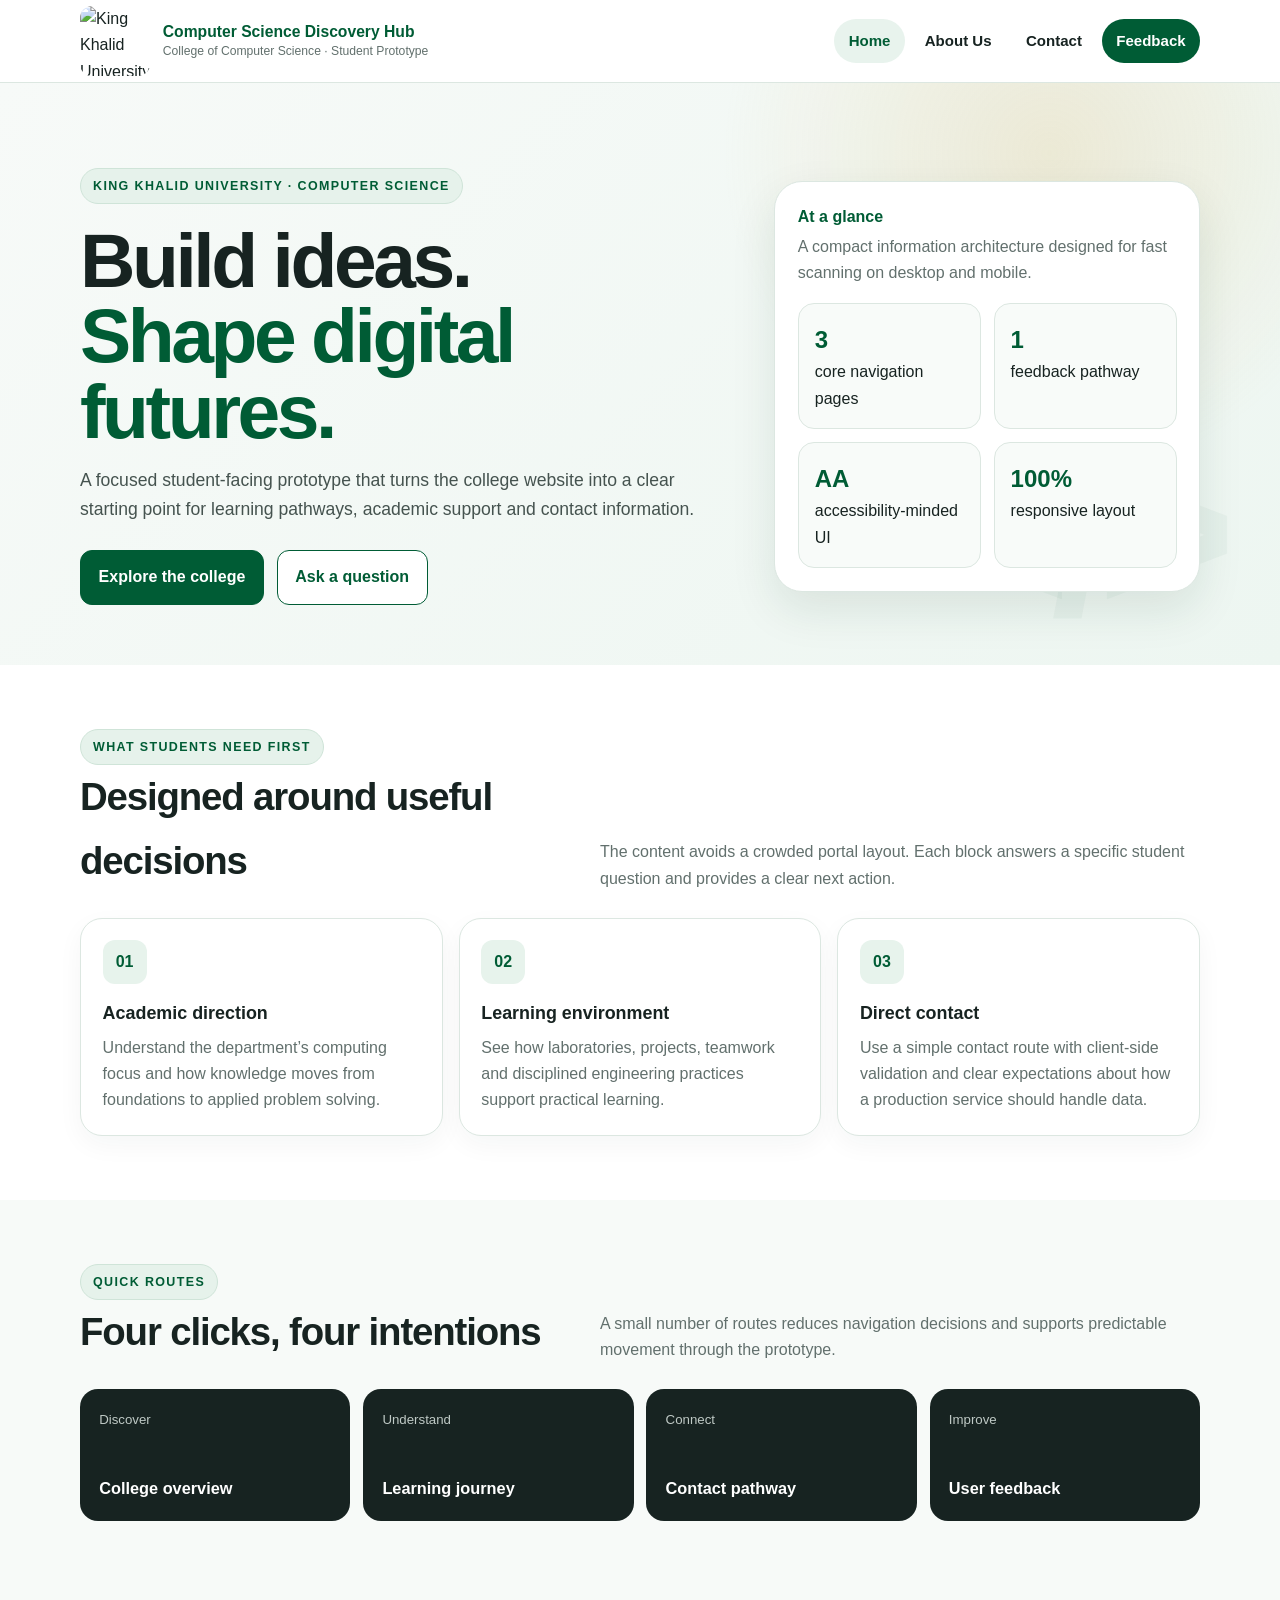
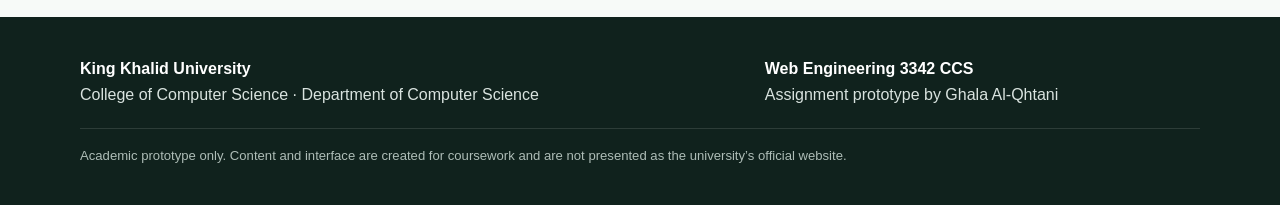
==== index.html @ a31c1461 "Add files via upload" ====
<!doctype html>
<html lang="en">
<head>
<meta charset="utf-8"><meta name="viewport" content="width=device-width,initial-scale=1">
<meta name="description" content="Student prototype website for the College of Computer Science, King Khalid University.">
<title>KKU Computer Science Discovery Hub</title>
<link rel="stylesheet" href="styles.css">
</head>
<body>
<a class="skip-link" href="#main">Skip to main content</a>
<header class="site-header">
 <div class="container nav-wrap">
  <a class="brand" href="index.html"><img src="assets/kku-logo.png" alt="King Khalid University logo"><span class="brand-text"><strong>Computer Science Discovery Hub</strong><span>College of Computer Science · Student Prototype</span></span></a>
  <nav aria-label="Main navigation"><ul class="menu">
   <li><a data-nav href="index.html">Home</a></li><li><a data-nav href="about.html">About Us</a></li><li><a data-nav href="contact.html">Contact</a></li><li><a data-nav class="feedback-link" href="feedback.html">Feedback</a></li>
  </ul></nav>
 </div>
</header>
<main id="main">
<section class="hero">
 <div class="container hero-grid">
  <div>
   <span class="eyebrow">King Khalid University · Computer Science</span>
   <h1>Build ideas.<br><span>Shape digital futures.</span></h1>
   <p class="lead">A focused student-facing prototype that turns the college website into a clear starting point for learning pathways, academic support and contact information.</p>
   <div class="cta-row"><a class="btn btn-primary" href="about.html">Explore the college</a><a class="btn btn-secondary" href="contact.html">Ask a question</a></div>
  </div>
  <aside class="hero-panel" aria-label="Quick academic overview">
   <div class="mini-title">At a glance</div><p style="margin-top:.2rem;color:#62706d">A compact information architecture designed for fast scanning on desktop and mobile.</p>
   <div class="quick-grid">
    <div class="quick-card"><strong>3</strong><span>core navigation pages</span></div>
    <div class="quick-card"><strong>1</strong><span>feedback pathway</span></div>
    <div class="quick-card"><strong>AA</strong><span>accessibility-minded UI</span></div>
    <div class="quick-card"><strong>100%</strong><span>responsive layout</span></div>
   </div>
  </aside>
 </div>
</section>
<section class="section white">
 <div class="container">
  <div class="section-head"><div><span class="eyebrow">What students need first</span><h2>Designed around useful decisions</h2></div><p>The content avoids a crowded portal layout. Each block answers a specific student question and provides a clear next action.</p></div>
  <div class="cards">
   <article class="card"><div class="card-icon">01</div><h3>Academic direction</h3><p>Understand the department’s computing focus and how knowledge moves from foundations to applied problem solving.</p></article>
   <article class="card"><div class="card-icon">02</div><h3>Learning environment</h3><p>See how laboratories, projects, teamwork and disciplined engineering practices support practical learning.</p></article>
   <article class="card"><div class="card-icon">03</div><h3>Direct contact</h3><p>Use a simple contact route with client-side validation and clear expectations about how a production service should handle data.</p></article>
  </div>
 </div>
</section>
<section class="section">
 <div class="container">
  <div class="section-head"><div><span class="eyebrow">Quick routes</span><h2>Four clicks, four intentions</h2></div><p>A small number of routes reduces navigation decisions and supports predictable movement through the prototype.</p></div>
  <div class="route-strip">
   <div class="route"><span>Discover</span><strong>College overview</strong></div>
   <div class="route"><span>Understand</span><strong>Learning journey</strong></div>
   <div class="route"><span>Connect</span><strong>Contact pathway</strong></div>
   <div class="route"><span>Improve</span><strong>User feedback</strong></div>
  </div>
 </div>
</section>
</main>
<footer class="site-footer"><div class="container footer-grid"><div><strong>King Khalid University</strong><br>College of Computer Science · Department of Computer Science</div><div><strong>Web Engineering 3342 CCS</strong><br>Assignment prototype by Ghala Al-Qhtani</div></div><div class="container footer-note">Academic prototype only. Content and interface are created for coursework and are not presented as the university’s official website.</div></footer>
<script src="script.js"></script>
</body></html>
---- styles.css ----
:root{
  --green:#005c35;
  --green-2:#0c7a4c;
  --ink:#172321;
  --muted:#62706d;
  --paper:#f7faf8;
  --white:#ffffff;
  --sand:#d8b66a;
  --line:#dce7e1;
  --shadow:0 18px 45px rgba(16,56,42,.10);
  --radius:22px;
}
*{box-sizing:border-box}
html{scroll-behavior:smooth}
body{margin:0;font-family:Arial,Helvetica,sans-serif;color:var(--ink);background:var(--paper);line-height:1.65}
a{color:inherit}
img{max-width:100%;height:auto}
.skip-link{position:absolute;left:-9999px;top:0;background:var(--ink);color:#fff;padding:.75rem 1rem;z-index:999}
.skip-link:focus{left:1rem;top:1rem;border-radius:8px}
.container{width:min(1120px,calc(100% - 2rem));margin-inline:auto}
.site-header{position:sticky;top:0;z-index:20;background:rgba(255,255,255,.95);backdrop-filter:blur(12px);border-bottom:1px solid var(--line)}
.nav-wrap{display:flex;align-items:center;justify-content:space-between;gap:1.5rem;min-height:82px}
.brand{display:flex;align-items:center;gap:.8rem;text-decoration:none;min-width:0}
.brand img{width:70px;height:70px;object-fit:contain;background:white;border-radius:12px}
.brand-text{display:grid;line-height:1.15}
.brand-text strong{font-size:.98rem;color:var(--green)}
.brand-text span{font-size:.76rem;color:var(--muted);margin-top:.25rem}
.menu{display:flex;gap:.35rem;align-items:center;list-style:none;margin:0;padding:0}
.menu a{display:block;text-decoration:none;padding:.62rem .9rem;border-radius:999px;font-weight:700;font-size:.94rem}
.menu a:hover,.menu a:focus-visible,.menu a[aria-current="page"]{background:#e8f3ed;color:var(--green);outline:none}
.menu .feedback-link{background:var(--green);color:white}
.menu .feedback-link:hover,.menu .feedback-link:focus-visible{background:#004929;color:#fff}
.hero{padding:5.3rem 0 3.8rem;position:relative;overflow:hidden;background:
radial-gradient(circle at 82% 12%,rgba(216,182,106,.22),transparent 28%),
linear-gradient(135deg,#f7faf8 0%,#edf6f1 100%)}
.hero::after{content:"</>";position:absolute;right:5%;bottom:-4rem;font-size:15rem;font-weight:900;color:rgba(0,92,53,.035);letter-spacing:-1.3rem}
.hero-grid{display:grid;grid-template-columns:1.2fr .8fr;gap:3.5rem;align-items:center;position:relative;z-index:1}
.eyebrow{display:inline-flex;align-items:center;gap:.5rem;font-size:.78rem;letter-spacing:.11em;text-transform:uppercase;font-weight:800;color:var(--green);background:#e6f2eb;border:1px solid #cfe4d8;border-radius:999px;padding:.42rem .75rem}
h1{font-size:clamp(2.5rem,6vw,5.25rem);line-height:.98;letter-spacing:-.045em;margin:1.2rem 0 1rem;max-width:780px}
.hero h1 span{color:var(--green)}
.lead{font-size:1.1rem;color:#45534f;max-width:680px}
.cta-row{display:flex;flex-wrap:wrap;gap:.8rem;margin-top:1.6rem}
.btn{display:inline-flex;align-items:center;justify-content:center;text-decoration:none;padding:.82rem 1.1rem;border-radius:12px;font-weight:800;border:1px solid var(--green);transition:.2s ease}
.btn-primary{background:var(--green);color:#fff}
.btn-primary:hover{transform:translateY(-2px);background:#004929}
.btn-secondary{background:white;color:var(--green)}
.btn-secondary:hover{transform:translateY(-2px);background:#f1f8f4}
.hero-panel{background:var(--white);border:1px solid var(--line);box-shadow:var(--shadow);border-radius:28px;padding:1.4rem}
.hero-panel .mini-title{font-weight:800;color:var(--green);margin-bottom:.2rem}
.quick-grid{display:grid;grid-template-columns:1fr 1fr;gap:.8rem;margin-top:1rem}
.quick-card{border-radius:16px;padding:1rem;background:#f8fbf9;border:1px solid var(--line)}
.quick-card strong{display:block;font-size:1.5rem;color:var(--green)}
.section{padding:4rem 0}
.section.white{background:#fff}
.section-head{display:flex;justify-content:space-between;gap:2rem;align-items:end;margin-bottom:1.6rem}
.section-head h2{font-size:clamp(1.8rem,3vw,2.65rem);margin:0;letter-spacing:-.03em}
.section-head p{max-width:600px;margin:0;color:var(--muted)}
.cards{display:grid;grid-template-columns:repeat(3,1fr);gap:1rem}
.card{background:#fff;border:1px solid var(--line);border-radius:var(--radius);padding:1.35rem;box-shadow:0 9px 26px rgba(16,56,42,.045)}
.card-icon{width:44px;height:44px;border-radius:12px;display:grid;place-items:center;background:#e7f3ec;color:var(--green);font-weight:900;margin-bottom:.9rem}
.card h3{margin:.2rem 0 .4rem;font-size:1.12rem}
.card p{margin:0;color:var(--muted)}
.route-strip{display:grid;grid-template-columns:repeat(4,1fr);gap:.8rem}
.route{background:var(--ink);color:#fff;border-radius:18px;padding:1.2rem;min-height:132px;display:flex;flex-direction:column;justify-content:space-between}
.route span{color:#bfc9c5;font-size:.83rem}
.route strong{font-size:1.02rem}
.page-hero{padding:3.7rem 0 2.7rem;background:linear-gradient(135deg,#f0f8f4,#fbf7ee)}
.page-hero h1{font-size:clamp(2.4rem,5vw,4.2rem);margin:.7rem 0}
.two-col{display:grid;grid-template-columns:1fr 1fr;gap:2rem;align-items:start}
.timeline{display:grid;gap:1rem}
.timeline-item{display:grid;grid-template-columns:auto 1fr;gap:1rem}
.timeline-dot{width:42px;height:42px;border-radius:50%;display:grid;place-items:center;background:var(--green);color:#fff;font-weight:900}
.timeline-item h3{margin:.2rem 0 .2rem}
.timeline-item p{margin:0;color:var(--muted)}
.callout{background:#0e2820;color:#fff;border-radius:24px;padding:1.7rem}
.callout p{color:#d6dfdb}
.form-card{background:#fff;border:1px solid var(--line);border-radius:24px;padding:1.5rem;box-shadow:var(--shadow)}
.form-grid{display:grid;grid-template-columns:1fr 1fr;gap:1rem}
label{display:block;font-weight:800;font-size:.88rem;margin-bottom:.35rem}
input,select,textarea{width:100%;padding:.78rem .85rem;border:1px solid #bccbc4;border-radius:10px;font:inherit;background:#fff;color:var(--ink)}
textarea{min-height:130px;resize:vertical}
input:focus,select:focus,textarea:focus{outline:3px solid rgba(12,122,76,.16);border-color:var(--green-2)}
.full{grid-column:1/-1}
.form-status{margin-top:1rem;padding:.8rem 1rem;border-radius:10px;display:none}
.form-status.show{display:block;background:#e6f2eb;color:#06492d;border:1px solid #cbe2d5}
.rating-grid{display:grid;grid-template-columns:1fr auto;gap:.8rem 1rem;align-items:center;margin:1rem 0}
.rating-grid select{min-width:110px}
.notice{font-size:.86rem;color:var(--muted);background:#f4f7f5;border-left:4px solid var(--sand);padding:.8rem 1rem;border-radius:8px}
.site-footer{background:#10221d;color:#d9e3df;padding:2.4rem 0;margin-top:2rem}
.footer-grid{display:grid;grid-template-columns:1.2fr .8fr;gap:2rem}
.site-footer strong{color:#fff}
.site-footer a{color:#d9e3df}
.footer-note{font-size:.82rem;color:#aebdb7;margin-top:1.2rem;border-top:1px solid rgba(255,255,255,.12);padding-top:1rem}
@media(max-width:850px){
 .hero-grid,.two-col,.footer-grid{grid-template-columns:1fr}
 .cards{grid-template-columns:1fr}
 .route-strip{grid-template-columns:1fr 1fr}
 .nav-wrap{align-items:flex-start;flex-direction:column;padding:.7rem 0}
 .menu{width:100%;overflow-x:auto;padding-bottom:.2rem}
 .brand img{width:58px;height:58px}
 .hero{padding-top:3.3rem}
}
@media(max-width:560px){
 .quick-grid,.form-grid,.route-strip{grid-template-columns:1fr}
 .full{grid-column:auto}
 .menu a{font-size:.88rem;padding:.55rem .72rem}
 .section{padding:3rem 0}
}
@media(prefers-reduced-motion:reduce){*{scroll-behavior:auto!important;transition:none!important}}
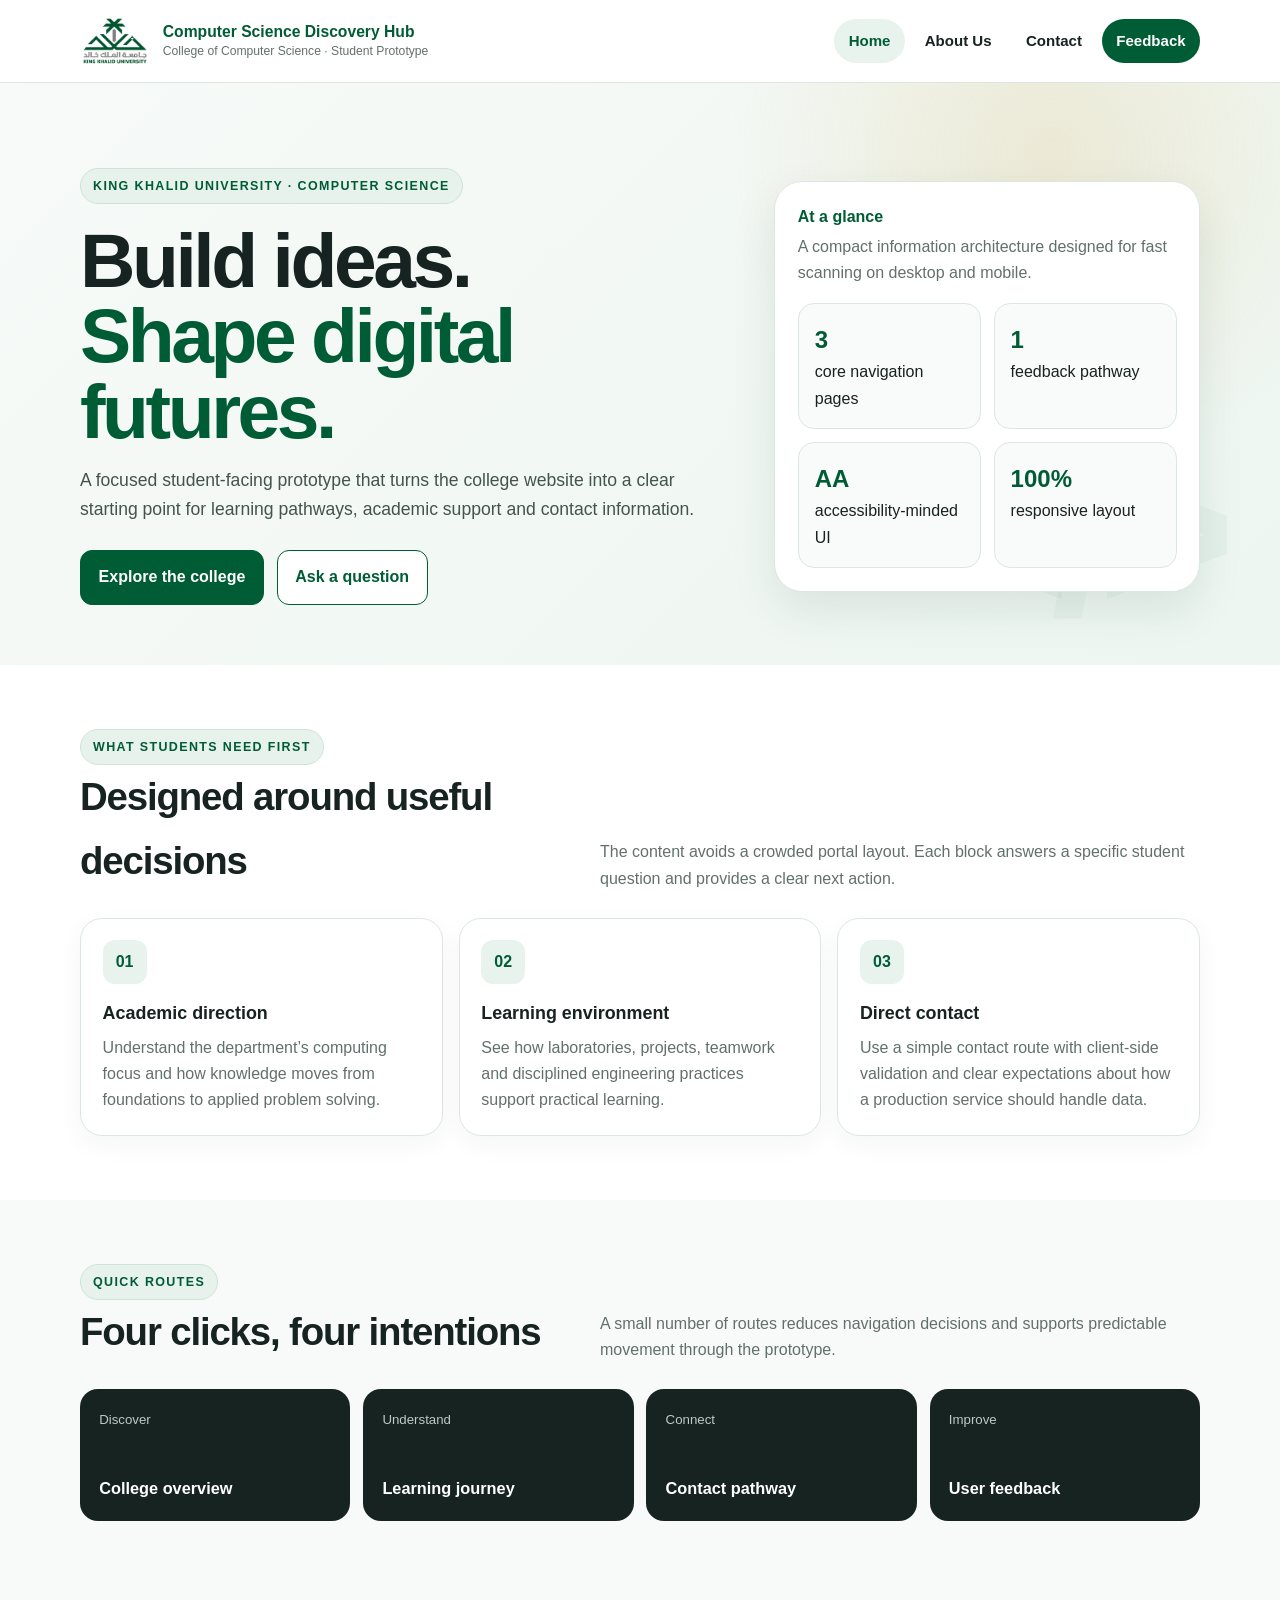
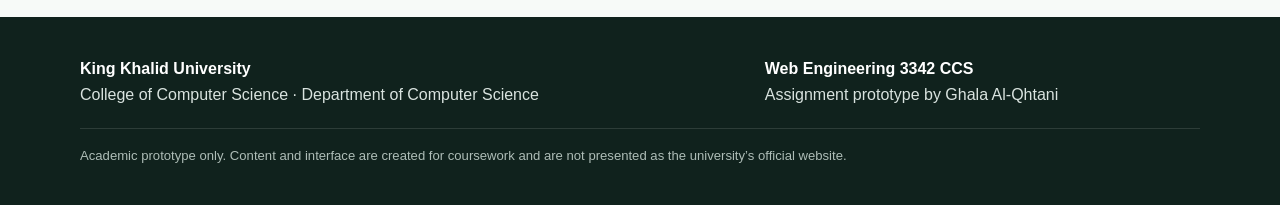
==== commit e4f9a305: "Update logo image source in index.html" ====
--- a/index.html
+++ b/index.html
@@ -10,7 +10,7 @@
 <a class="skip-link" href="#main">Skip to main content</a>
 <header class="site-header">
  <div class="container nav-wrap">
-  <a class="brand" href="index.html"><img src="assets/kku-logo.png" alt="King Khalid University logo"><span class="brand-text"><strong>Computer Science Discovery Hub</strong><span>College of Computer Science · Student Prototype</span></span></a>
+  <a class="brand" href="index.html"><img src="kku-logo.png" alt="King Khalid University logo"><span class="brand-text"><strong>Computer Science Discovery Hub</strong><span>College of Computer Science · Student Prototype</span></span></a>
   <nav aria-label="Main navigation"><ul class="menu">
    <li><a data-nav href="index.html">Home</a></li><li><a data-nav href="about.html">About Us</a></li><li><a data-nav href="contact.html">Contact</a></li><li><a data-nav class="feedback-link" href="feedback.html">Feedback</a></li>
   </ul></nav>
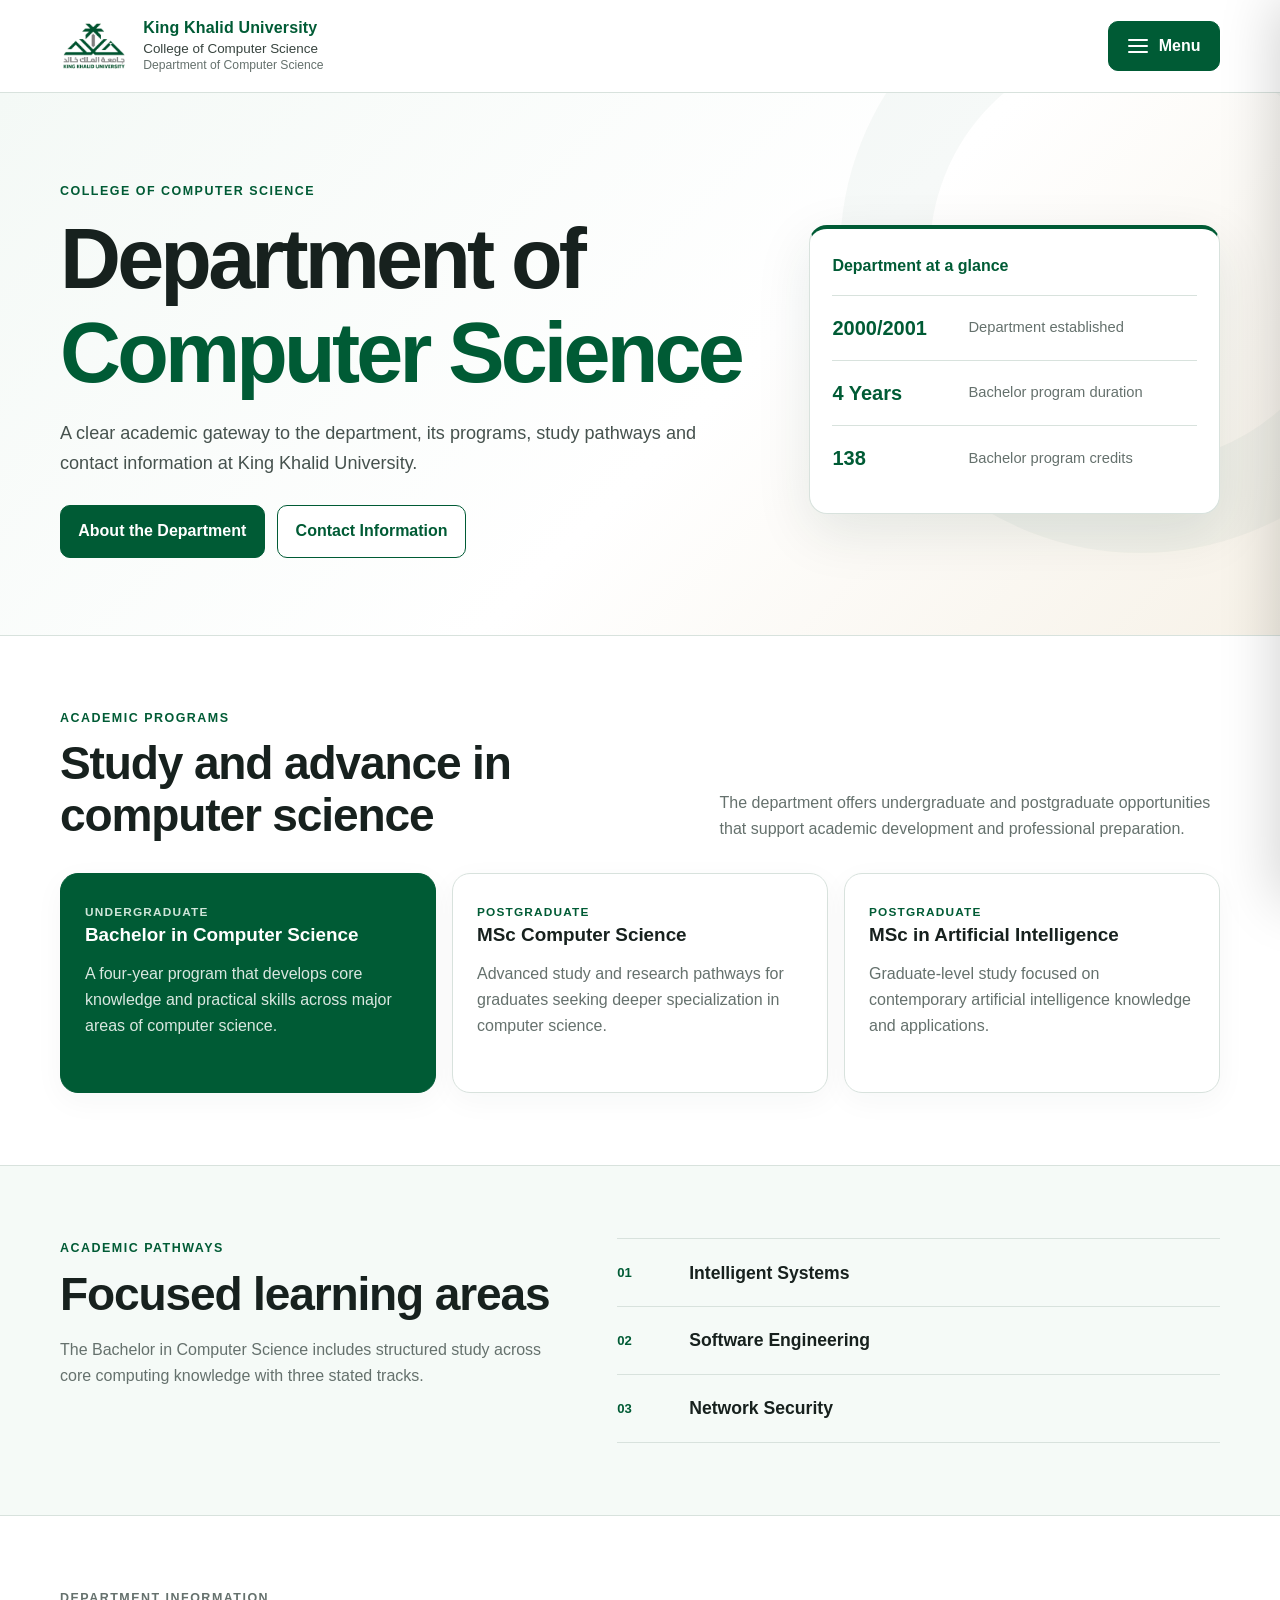
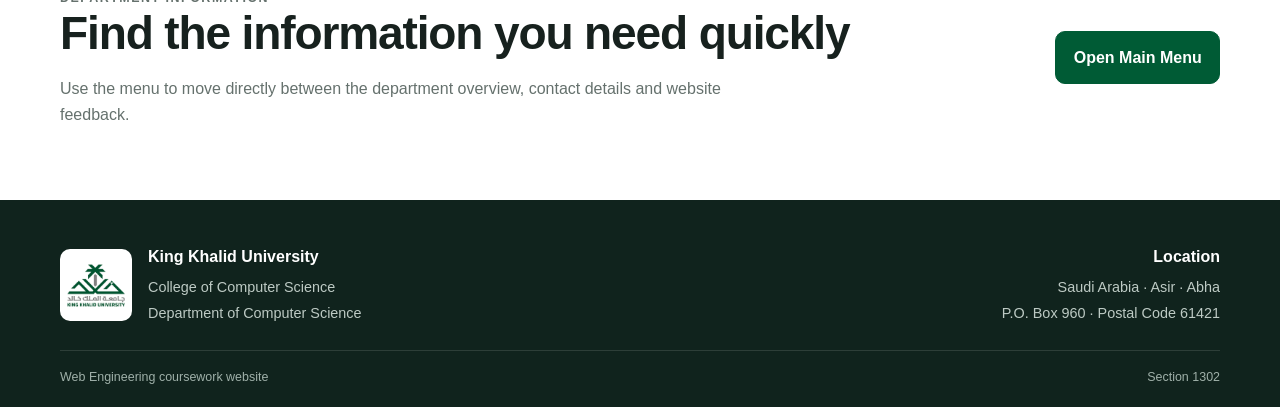
==== commit e82de7bc: "Add files via upload" ====
--- a/index.html
+++ b/index.html
@@ -1,63 +1,122 @@
 <!doctype html>
 <html lang="en">
 <head>
-<meta charset="utf-8"><meta name="viewport" content="width=device-width,initial-scale=1">
-<meta name="description" content="Student prototype website for the College of Computer Science, King Khalid University.">
-<title>KKU Computer Science Discovery Hub</title>
-<link rel="stylesheet" href="styles.css">
+  <meta charset="utf-8">
+  <meta name="viewport" content="width=device-width, initial-scale=1">
+  <meta name="robots" content="noindex,nofollow">
+  <meta name="description" content="College of Computer Science, Department of Computer Science, King Khalid University.">
+  <title>Department of Computer Science | King Khalid University</title>
+  <link rel="icon" href="kku-logo.png" type="image/png">
+  <link rel="stylesheet" href="styles.css">
 </head>
 <body>
 <a class="skip-link" href="#main">Skip to main content</a>
 <header class="site-header">
- <div class="container nav-wrap">
-  <a class="brand" href="index.html"><img src="kku-logo.png" alt="King Khalid University logo"><span class="brand-text"><strong>Computer Science Discovery Hub</strong><span>College of Computer Science · Student Prototype</span></span></a>
-  <nav aria-label="Main navigation"><ul class="menu">
-   <li><a data-nav href="index.html">Home</a></li><li><a data-nav href="about.html">About Us</a></li><li><a data-nav href="contact.html">Contact</a></li><li><a data-nav class="feedback-link" href="feedback.html">Feedback</a></li>
-  </ul></nav>
- </div>
+  <div class="container header-row">
+    <a class="brand" href="index.html" aria-label="King Khalid University - Department of Computer Science home">
+      <img src="kku-logo.png" alt="King Khalid University logo">
+      <span class="brand-copy">
+        <strong>King Khalid University</strong>
+        <span>College of Computer Science</span>
+        <small>Department of Computer Science</small>
+      </span>
+    </a>
+    <button class="menu-button" type="button" aria-expanded="false" aria-controls="site-menu">
+      <span class="menu-icon" aria-hidden="true"><i></i><i></i><i></i></span>
+      <span>Menu</span>
+    </button>
+  </div>
 </header>
+<div class="menu-overlay" data-menu-overlay hidden></div>
+<nav class="menu-panel" id="site-menu" aria-label="Main navigation" aria-hidden="true">
+  <div class="menu-panel-head">
+    <span>Navigation</span>
+    <button class="menu-close" type="button" aria-label="Close menu">×</button>
+  </div>
+  <ul class="menu-list">
+    <li><a data-nav href="index.html"><span>01</span>Home</a></li>
+    <li><a data-nav href="about.html"><span>02</span>About Us</a></li>
+    <li><a data-nav href="contact.html"><span>03</span>Contact</a></li>
+    <li><a data-nav href="feedback.html"><span>04</span>Feedback</a></li>
+  </ul>
+  <div class="menu-panel-foot">College of Computer Science</div>
+</nav>
 <main id="main">
-<section class="hero">
- <div class="container hero-grid">
-  <div>
-   <span class="eyebrow">King Khalid University · Computer Science</span>
-   <h1>Build ideas.<br><span>Shape digital futures.</span></h1>
-   <p class="lead">A focused student-facing prototype that turns the college website into a clear starting point for learning pathways, academic support and contact information.</p>
-   <div class="cta-row"><a class="btn btn-primary" href="about.html">Explore the college</a><a class="btn btn-secondary" href="contact.html">Ask a question</a></div>
+  <section class="hero formal-hero">
+    <div class="container hero-grid">
+      <div class="hero-copy">
+        <p class="kicker">College of Computer Science</p>
+        <h1>Department of<br><span>Computer Science</span></h1>
+        <p class="lead">A clear academic gateway to the department, its programs, study pathways and contact information at King Khalid University.</p>
+        <div class="hero-actions">
+          <a class="btn btn-primary" href="about.html">About the Department</a>
+          <a class="btn btn-outline" href="contact.html">Contact Information</a>
+        </div>
+      </div>
+      <aside class="fact-card" aria-label="Department quick facts">
+        <p class="fact-label">Department at a glance</p>
+        <div class="fact-row"><strong>2000/2001</strong><span>Department established</span></div>
+        <div class="fact-row"><strong>4 Years</strong><span>Bachelor program duration</span></div>
+        <div class="fact-row"><strong>138</strong><span>Bachelor program credits</span></div>
+      </aside>
+    </div>
+  </section>
+
+  <section class="section white">
+    <div class="container">
+      <div class="section-title-row">
+        <div><p class="kicker">Academic programs</p><h2>Study and advance in computer science</h2></div>
+        <p>The department offers undergraduate and postgraduate opportunities that support academic development and professional preparation.</p>
+      </div>
+      <div class="program-grid">
+        <article class="program-card featured">
+          <span class="program-level">Undergraduate</span>
+          <h3>Bachelor in Computer Science</h3>
+          <p>A four-year program that develops core knowledge and practical skills across major areas of computer science.</p>
+        </article>
+        <article class="program-card">
+          <span class="program-level">Postgraduate</span>
+          <h3>MSc Computer Science</h3>
+          <p>Advanced study and research pathways for graduates seeking deeper specialization in computer science.</p>
+        </article>
+        <article class="program-card">
+          <span class="program-level">Postgraduate</span>
+          <h3>MSc in Artificial Intelligence</h3>
+          <p>Graduate-level study focused on contemporary artificial intelligence knowledge and applications.</p>
+        </article>
+      </div>
+    </div>
+  </section>
+
+  <section class="section soft">
+    <div class="container split-info">
+      <div>
+        <p class="kicker">Academic pathways</p>
+        <h2>Focused learning areas</h2>
+        <p class="body-copy">The Bachelor in Computer Science includes structured study across core computing knowledge with three stated tracks.</p>
+      </div>
+      <div class="path-list">
+        <div><span>01</span><strong>Intelligent Systems</strong></div>
+        <div><span>02</span><strong>Software Engineering</strong></div>
+        <div><span>03</span><strong>Network Security</strong></div>
+      </div>
+    </div>
+  </section>
+
+  <section class="section white">
+    <div class="container call-to-action">
+      <div><p class="kicker">Department information</p><h2>Find the information you need quickly</h2><p>Use the menu to move directly between the department overview, contact details and website feedback.</p></div>
+      <button class="btn btn-primary" type="button" data-open-menu>Open Main Menu</button>
+    </div>
+  </section>
+</main>
+<footer class="site-footer">
+  <div class="container footer-grid">
+    <div><img src="kku-logo.png" alt="" class="footer-logo"><div><strong>King Khalid University</strong><span>College of Computer Science<br>Department of Computer Science</span></div></div>
+    <div class="footer-address"><strong>Location</strong><span>Saudi Arabia · Asir · Abha<br>P.O. Box 960 · Postal Code 61421</span></div>
   </div>
-  <aside class="hero-panel" aria-label="Quick academic overview">
-   <div class="mini-title">At a glance</div><p style="margin-top:.2rem;color:#62706d">A compact information architecture designed for fast scanning on desktop and mobile.</p>
-   <div class="quick-grid">
-    <div class="quick-card"><strong>3</strong><span>core navigation pages</span></div>
-    <div class="quick-card"><strong>1</strong><span>feedback pathway</span></div>
-    <div class="quick-card"><strong>AA</strong><span>accessibility-minded UI</span></div>
-    <div class="quick-card"><strong>100%</strong><span>responsive layout</span></div>
-   </div>
-  </aside>
- </div>
-</section>
-<section class="section white">
- <div class="container">
-  <div class="section-head"><div><span class="eyebrow">What students need first</span><h2>Designed around useful decisions</h2></div><p>The content avoids a crowded portal layout. Each block answers a specific student question and provides a clear next action.</p></div>
-  <div class="cards">
-   <article class="card"><div class="card-icon">01</div><h3>Academic direction</h3><p>Understand the department’s computing focus and how knowledge moves from foundations to applied problem solving.</p></article>
-   <article class="card"><div class="card-icon">02</div><h3>Learning environment</h3><p>See how laboratories, projects, teamwork and disciplined engineering practices support practical learning.</p></article>
-   <article class="card"><div class="card-icon">03</div><h3>Direct contact</h3><p>Use a simple contact route with client-side validation and clear expectations about how a production service should handle data.</p></article>
-  </div>
- </div>
-</section>
-<section class="section">
- <div class="container">
-  <div class="section-head"><div><span class="eyebrow">Quick routes</span><h2>Four clicks, four intentions</h2></div><p>A small number of routes reduces navigation decisions and supports predictable movement through the prototype.</p></div>
-  <div class="route-strip">
-   <div class="route"><span>Discover</span><strong>College overview</strong></div>
-   <div class="route"><span>Understand</span><strong>Learning journey</strong></div>
-   <div class="route"><span>Connect</span><strong>Contact pathway</strong></div>
-   <div class="route"><span>Improve</span><strong>User feedback</strong></div>
-  </div>
- </div>
-</section>
-</main>
-<footer class="site-footer"><div class="container footer-grid"><div><strong>King Khalid University</strong><br>College of Computer Science · Department of Computer Science</div><div><strong>Web Engineering 3342 CCS</strong><br>Assignment prototype by Ghala Al-Qhtani</div></div><div class="container footer-note">Academic prototype only. Content and interface are created for coursework and are not presented as the university’s official website.</div></footer>
+  <div class="container footer-bottom"><span>Web Engineering coursework website</span><span>Section 1302</span></div>
+</footer>
 <script src="script.js"></script>
-</body></html>
+</body>
+</html>
--- a/styles.css
+++ b/styles.css
@@ -1,109 +1,166 @@
 :root{
-  --green:#005c35;
-  --green-2:#0c7a4c;
-  --ink:#172321;
-  --muted:#62706d;
-  --paper:#f7faf8;
+  --green:#005b35;
+  --green-dark:#003d25;
+  --green-soft:#eaf4ef;
+  --green-pale:#f5faf7;
+  --ink:#17211e;
+  --muted:#65716d;
+  --line:#d8e2dd;
   --white:#ffffff;
-  --sand:#d8b66a;
-  --line:#dce7e1;
-  --shadow:0 18px 45px rgba(16,56,42,.10);
-  --radius:22px;
+  --gold:#b9974e;
+  --shadow:0 18px 55px rgba(14,52,39,.10);
+  --radius:18px;
 }
 *{box-sizing:border-box}
 html{scroll-behavior:smooth}
-body{margin:0;font-family:Arial,Helvetica,sans-serif;color:var(--ink);background:var(--paper);line-height:1.65}
+body{margin:0;font-family:Arial,Helvetica,sans-serif;color:var(--ink);background:#f8faf9;line-height:1.62}
+body.menu-open{overflow:hidden}
 a{color:inherit}
 img{max-width:100%;height:auto}
-.skip-link{position:absolute;left:-9999px;top:0;background:var(--ink);color:#fff;padding:.75rem 1rem;z-index:999}
-.skip-link:focus{left:1rem;top:1rem;border-radius:8px}
-.container{width:min(1120px,calc(100% - 2rem));margin-inline:auto}
-.site-header{position:sticky;top:0;z-index:20;background:rgba(255,255,255,.95);backdrop-filter:blur(12px);border-bottom:1px solid var(--line)}
-.nav-wrap{display:flex;align-items:center;justify-content:space-between;gap:1.5rem;min-height:82px}
-.brand{display:flex;align-items:center;gap:.8rem;text-decoration:none;min-width:0}
-.brand img{width:70px;height:70px;object-fit:contain;background:white;border-radius:12px}
-.brand-text{display:grid;line-height:1.15}
-.brand-text strong{font-size:.98rem;color:var(--green)}
-.brand-text span{font-size:.76rem;color:var(--muted);margin-top:.25rem}
-.menu{display:flex;gap:.35rem;align-items:center;list-style:none;margin:0;padding:0}
-.menu a{display:block;text-decoration:none;padding:.62rem .9rem;border-radius:999px;font-weight:700;font-size:.94rem}
-.menu a:hover,.menu a:focus-visible,.menu a[aria-current="page"]{background:#e8f3ed;color:var(--green);outline:none}
-.menu .feedback-link{background:var(--green);color:white}
-.menu .feedback-link:hover,.menu .feedback-link:focus-visible{background:#004929;color:#fff}
-.hero{padding:5.3rem 0 3.8rem;position:relative;overflow:hidden;background:
-radial-gradient(circle at 82% 12%,rgba(216,182,106,.22),transparent 28%),
-linear-gradient(135deg,#f7faf8 0%,#edf6f1 100%)}
-.hero::after{content:"</>";position:absolute;right:5%;bottom:-4rem;font-size:15rem;font-weight:900;color:rgba(0,92,53,.035);letter-spacing:-1.3rem}
-.hero-grid{display:grid;grid-template-columns:1.2fr .8fr;gap:3.5rem;align-items:center;position:relative;z-index:1}
-.eyebrow{display:inline-flex;align-items:center;gap:.5rem;font-size:.78rem;letter-spacing:.11em;text-transform:uppercase;font-weight:800;color:var(--green);background:#e6f2eb;border:1px solid #cfe4d8;border-radius:999px;padding:.42rem .75rem}
-h1{font-size:clamp(2.5rem,6vw,5.25rem);line-height:.98;letter-spacing:-.045em;margin:1.2rem 0 1rem;max-width:780px}
-.hero h1 span{color:var(--green)}
-.lead{font-size:1.1rem;color:#45534f;max-width:680px}
-.cta-row{display:flex;flex-wrap:wrap;gap:.8rem;margin-top:1.6rem}
-.btn{display:inline-flex;align-items:center;justify-content:center;text-decoration:none;padding:.82rem 1.1rem;border-radius:12px;font-weight:800;border:1px solid var(--green);transition:.2s ease}
+button,input,select,textarea{font:inherit}
+button{cursor:pointer}
+.container{width:min(1160px,calc(100% - 2rem));margin-inline:auto}
+.narrow{width:min(820px,100%)}
+.skip-link{position:fixed;left:-999px;top:1rem;z-index:1000;background:#111;color:#fff;padding:.7rem 1rem;border-radius:8px}
+.skip-link:focus{left:1rem}
+.site-header{position:sticky;top:0;z-index:80;background:rgba(255,255,255,.97);border-bottom:1px solid var(--line);backdrop-filter:blur(12px)}
+.header-row{height:92px;display:flex;align-items:center;justify-content:space-between;gap:1.2rem}
+.brand{display:flex;align-items:center;gap:.95rem;text-decoration:none;min-width:0}
+.brand img{width:68px;height:68px;object-fit:contain;flex:none}
+.brand-copy{display:grid;line-height:1.16;min-width:0}
+.brand-copy strong{font-size:1rem;color:var(--green);letter-spacing:.01em}
+.brand-copy span{font-size:.84rem;color:#38443f;margin-top:.17rem}
+.brand-copy small{font-size:.76rem;color:var(--muted);margin-top:.14rem}
+.menu-button{border:1px solid var(--green);background:var(--green);color:#fff;border-radius:10px;padding:.72rem .95rem;display:flex;align-items:center;gap:.7rem;font-weight:700;min-width:106px;justify-content:center;flex:0 0 auto;width:112px}
+.menu-button:hover,.menu-button:focus-visible{background:var(--green-dark);outline:3px solid rgba(0,91,53,.15);outline-offset:2px}
+.menu-icon{width:20px;display:grid;gap:4px}
+.menu-icon i{height:2px;background:currentColor;border-radius:2px;display:block}
+.menu-overlay{position:fixed;inset:0;background:rgba(7,23,17,.52);z-index:89}
+.menu-panel{position:fixed;right:0;top:0;z-index:90;width:min(390px,92vw);height:100dvh;background:#fff;box-shadow:-24px 0 55px rgba(0,0,0,.18);transform:translateX(105%);transition:transform .24s ease;display:flex;flex-direction:column;padding:1.2rem}
+.menu-panel.open{transform:translateX(0)}
+.menu-panel-head{display:flex;align-items:center;justify-content:space-between;padding:.3rem .2rem 1rem;border-bottom:1px solid var(--line);font-weight:800;color:var(--green)}
+.menu-close{width:42px;height:42px;border:1px solid var(--line);border-radius:50%;background:#fff;font-size:1.65rem;line-height:1;color:var(--ink)}
+.menu-close:hover,.menu-close:focus-visible{background:var(--green-soft);outline:2px solid rgba(0,91,53,.18)}
+.menu-list{list-style:none;margin:1.2rem 0;padding:0;display:grid;gap:.35rem}
+.menu-list a{display:flex;align-items:center;gap:1rem;text-decoration:none;padding:1rem .8rem;border-radius:12px;font-size:1.08rem;font-weight:700}
+.menu-list a span{font-size:.72rem;color:#93a19b;width:28px}
+.menu-list a:hover,.menu-list a:focus-visible,.menu-list a[aria-current="page"]{background:var(--green-soft);color:var(--green);outline:none}
+.menu-panel-foot{margin-top:auto;border-top:1px solid var(--line);padding:1rem .2rem .2rem;color:var(--muted);font-size:.86rem}
+.hero{background:linear-gradient(135deg,#f4f9f6 0%,#fff 56%,#f7f2e8 100%);border-bottom:1px solid var(--line)}
+.formal-hero{padding:5.5rem 0 4.8rem;position:relative;overflow:hidden}
+.formal-hero:after{content:"";position:absolute;width:420px;height:420px;border:90px solid rgba(0,91,53,.035);border-radius:50%;right:-160px;top:-140px}
+.hero-grid{display:grid;grid-template-columns:1.25fr .75fr;gap:4rem;align-items:center;position:relative;z-index:1}
+.kicker{margin:0 0 .65rem;color:var(--green);font-size:.78rem;font-weight:800;letter-spacing:.12em;text-transform:uppercase}
+h1,h2,h3{line-height:1.12;margin-top:0}
+h1{font-size:clamp(2.9rem,6.6vw,5.9rem);letter-spacing:-.045em;margin-bottom:1.15rem}
+h1 span{color:var(--green)}
+h2{font-size:clamp(1.8rem,3.6vw,3rem);letter-spacing:-.025em;margin-bottom:.9rem}
+h3{font-size:1.18rem;margin-bottom:.55rem}
+.lead{font-size:1.13rem;color:#46524e;max-width:720px;margin:0}
+.hero-actions{display:flex;flex-wrap:wrap;gap:.8rem;margin-top:1.7rem}
+.btn{display:inline-flex;align-items:center;justify-content:center;border-radius:10px;padding:.78rem 1.08rem;text-decoration:none;font-weight:800;border:1px solid var(--green);transition:.18s ease}
 .btn-primary{background:var(--green);color:#fff}
-.btn-primary:hover{transform:translateY(-2px);background:#004929}
-.btn-secondary{background:white;color:var(--green)}
-.btn-secondary:hover{transform:translateY(-2px);background:#f1f8f4}
-.hero-panel{background:var(--white);border:1px solid var(--line);box-shadow:var(--shadow);border-radius:28px;padding:1.4rem}
-.hero-panel .mini-title{font-weight:800;color:var(--green);margin-bottom:.2rem}
-.quick-grid{display:grid;grid-template-columns:1fr 1fr;gap:.8rem;margin-top:1rem}
-.quick-card{border-radius:16px;padding:1rem;background:#f8fbf9;border:1px solid var(--line)}
-.quick-card strong{display:block;font-size:1.5rem;color:var(--green)}
-.section{padding:4rem 0}
-.section.white{background:#fff}
-.section-head{display:flex;justify-content:space-between;gap:2rem;align-items:end;margin-bottom:1.6rem}
-.section-head h2{font-size:clamp(1.8rem,3vw,2.65rem);margin:0;letter-spacing:-.03em}
-.section-head p{max-width:600px;margin:0;color:var(--muted)}
-.cards{display:grid;grid-template-columns:repeat(3,1fr);gap:1rem}
-.card{background:#fff;border:1px solid var(--line);border-radius:var(--radius);padding:1.35rem;box-shadow:0 9px 26px rgba(16,56,42,.045)}
-.card-icon{width:44px;height:44px;border-radius:12px;display:grid;place-items:center;background:#e7f3ec;color:var(--green);font-weight:900;margin-bottom:.9rem}
-.card h3{margin:.2rem 0 .4rem;font-size:1.12rem}
-.card p{margin:0;color:var(--muted)}
-.route-strip{display:grid;grid-template-columns:repeat(4,1fr);gap:.8rem}
-.route{background:var(--ink);color:#fff;border-radius:18px;padding:1.2rem;min-height:132px;display:flex;flex-direction:column;justify-content:space-between}
-.route span{color:#bfc9c5;font-size:.83rem}
-.route strong{font-size:1.02rem}
-.page-hero{padding:3.7rem 0 2.7rem;background:linear-gradient(135deg,#f0f8f4,#fbf7ee)}
-.page-hero h1{font-size:clamp(2.4rem,5vw,4.2rem);margin:.7rem 0}
-.two-col{display:grid;grid-template-columns:1fr 1fr;gap:2rem;align-items:start}
-.timeline{display:grid;gap:1rem}
-.timeline-item{display:grid;grid-template-columns:auto 1fr;gap:1rem}
-.timeline-dot{width:42px;height:42px;border-radius:50%;display:grid;place-items:center;background:var(--green);color:#fff;font-weight:900}
-.timeline-item h3{margin:.2rem 0 .2rem}
-.timeline-item p{margin:0;color:var(--muted)}
-.callout{background:#0e2820;color:#fff;border-radius:24px;padding:1.7rem}
-.callout p{color:#d6dfdb}
-.form-card{background:#fff;border:1px solid var(--line);border-radius:24px;padding:1.5rem;box-shadow:var(--shadow)}
-.form-grid{display:grid;grid-template-columns:1fr 1fr;gap:1rem}
-label{display:block;font-weight:800;font-size:.88rem;margin-bottom:.35rem}
-input,select,textarea{width:100%;padding:.78rem .85rem;border:1px solid #bccbc4;border-radius:10px;font:inherit;background:#fff;color:var(--ink)}
-textarea{min-height:130px;resize:vertical}
-input:focus,select:focus,textarea:focus{outline:3px solid rgba(12,122,76,.16);border-color:var(--green-2)}
-.full{grid-column:1/-1}
-.form-status{margin-top:1rem;padding:.8rem 1rem;border-radius:10px;display:none}
-.form-status.show{display:block;background:#e6f2eb;color:#06492d;border:1px solid #cbe2d5}
-.rating-grid{display:grid;grid-template-columns:1fr auto;gap:.8rem 1rem;align-items:center;margin:1rem 0}
-.rating-grid select{min-width:110px}
-.notice{font-size:.86rem;color:var(--muted);background:#f4f7f5;border-left:4px solid var(--sand);padding:.8rem 1rem;border-radius:8px}
-.site-footer{background:#10221d;color:#d9e3df;padding:2.4rem 0;margin-top:2rem}
-.footer-grid{display:grid;grid-template-columns:1.2fr .8fr;gap:2rem}
-.site-footer strong{color:#fff}
-.site-footer a{color:#d9e3df}
-.footer-note{font-size:.82rem;color:#aebdb7;margin-top:1.2rem;border-top:1px solid rgba(255,255,255,.12);padding-top:1rem}
-@media(max-width:850px){
- .hero-grid,.two-col,.footer-grid{grid-template-columns:1fr}
- .cards{grid-template-columns:1fr}
- .route-strip{grid-template-columns:1fr 1fr}
- .nav-wrap{align-items:flex-start;flex-direction:column;padding:.7rem 0}
- .menu{width:100%;overflow-x:auto;padding-bottom:.2rem}
- .brand img{width:58px;height:58px}
- .hero{padding-top:3.3rem}
+.btn-primary:hover,.btn-primary:focus-visible{background:var(--green-dark);transform:translateY(-1px);outline:3px solid rgba(0,91,53,.12)}
+.btn-outline{background:#fff;color:var(--green)}
+.btn-outline:hover,.btn-outline:focus-visible{background:var(--green-soft);outline:3px solid rgba(0,91,53,.10)}
+.fact-card{background:#fff;border:1px solid var(--line);border-top:4px solid var(--green);border-radius:var(--radius);box-shadow:var(--shadow);padding:1.4rem}
+.fact-label{font-weight:800;color:var(--green);margin:.1rem 0 1rem}
+.fact-row{display:grid;grid-template-columns:120px 1fr;gap:1rem;align-items:center;padding:1rem 0;border-top:1px solid var(--line)}
+.fact-row strong{font-size:1.25rem;color:var(--green)}
+.fact-row span{color:var(--muted);font-size:.92rem}
+.section{padding:4.5rem 0}
+.white{background:#fff}
+.soft{background:var(--green-pale);border-block:1px solid var(--line)}
+.section-title-row{display:grid;grid-template-columns:1.1fr .9fr;gap:3rem;align-items:end;margin-bottom:2rem}
+.section-title-row h2{margin-bottom:0}
+.section-title-row>p{margin:0;color:var(--muted)}
+.program-grid{display:grid;grid-template-columns:repeat(3,1fr);gap:1rem}
+.program-card{background:#fff;border:1px solid var(--line);border-radius:var(--radius);padding:1.5rem;min-height:220px;box-shadow:0 8px 30px rgba(18,58,44,.04)}
+.program-card.featured{background:var(--green);color:#fff;border-color:var(--green)}
+.program-card p{color:var(--muted);margin-bottom:0}
+.program-card.featured p{color:#d9e7e0}
+.program-level{font-size:.74rem;font-weight:800;letter-spacing:.1em;text-transform:uppercase;color:var(--green)}
+.program-card.featured .program-level{color:#cfe5d9}
+.split-info{display:grid;grid-template-columns:.9fr 1.1fr;gap:4rem;align-items:start}
+.body-copy{color:var(--muted);max-width:520px}
+.path-list{display:grid;border-top:1px solid var(--line)}
+.path-list div{display:grid;grid-template-columns:56px 1fr;gap:1rem;padding:1.2rem 0;border-bottom:1px solid var(--line);align-items:center}
+.path-list span{color:var(--green);font-weight:800;font-size:.82rem}
+.path-list strong{font-size:1.1rem}
+.call-to-action{display:flex;justify-content:space-between;gap:2rem;align-items:center;background:#fff}
+.call-to-action p{color:var(--muted);margin-bottom:0;max-width:700px}
+.page-hero{padding:4.3rem 0 3.6rem;background:linear-gradient(135deg,#f5faf7,#fff 68%,#faf5eb);border-bottom:1px solid var(--line)}
+.page-hero h1{font-size:clamp(2.7rem,5.5vw,5rem);margin-bottom:1rem}
+.two-column{display:grid;grid-template-columns:.78fr 1.22fr;gap:4rem;align-items:start}
+.prose{font-size:1.06rem;color:#3e4a46}
+.prose p:first-child{margin-top:0}
+.journey-grid{display:grid;grid-template-columns:repeat(4,1fr);gap:.8rem}
+.journey-grid article{background:#fff;border:1px solid var(--line);border-radius:14px;padding:1.25rem;min-height:205px}
+.journey-grid article>span{display:inline-grid;place-items:center;width:36px;height:36px;border-radius:50%;background:var(--green-soft);color:var(--green);font-weight:900;font-size:.78rem;margin-bottom:1rem}
+.journey-grid p{color:var(--muted);margin:0}
+.simple-list{border-top:1px solid var(--line)}
+.simple-list div{display:flex;justify-content:space-between;gap:2rem;padding:1.05rem 0;border-bottom:1px solid var(--line)}
+.simple-list span{color:var(--muted)}
+.contact-grid{display:grid;grid-template-columns:1fr 1fr;gap:1rem}
+.contact-card{background:#fff;border:1px solid var(--line);border-radius:var(--radius);padding:1.7rem;min-height:310px}
+.primary-contact{border-top:4px solid var(--green)}
+.contact-detail{display:grid;gap:.2rem;border-top:1px solid var(--line);padding:1rem 0}
+.contact-detail span{font-size:.78rem;text-transform:uppercase;letter-spacing:.08em;color:var(--muted);font-weight:800}
+.contact-detail a{color:var(--green);font-weight:800}
+address{font-style:normal;font-size:1.04rem;color:#3f4c47;line-height:1.85}
+.contact-note{display:grid;grid-template-columns:1fr 1.2fr;gap:4rem;align-items:start}
+.contact-note>p{margin:0;color:var(--muted)}
+.feedback-layout{display:grid;grid-template-columns:.72fr 1.28fr;gap:2rem;align-items:start}
+.test-tasks{background:var(--green);color:#fff;border-radius:var(--radius);padding:1.6rem;position:sticky;top:120px}
+.test-tasks .kicker{color:#cfe5d9}
+.test-tasks ol{padding:0;margin:1.2rem 0 0;list-style:none;display:grid;gap:1rem}
+.test-tasks li{display:grid;gap:.25rem;padding-top:1rem;border-top:1px solid rgba(255,255,255,.18)}
+.test-tasks li span{font-size:.9rem;color:#d9e5df}
+.feedback-form{background:#fff;border:1px solid var(--line);border-radius:var(--radius);padding:1.6rem;box-shadow:var(--shadow)}
+.field{display:grid;gap:.4rem;margin-bottom:1rem}
+label{font-size:.9rem;font-weight:800;color:#2e3c37}
+input,select,textarea{width:100%;border:1px solid #b9c8c0;border-radius:9px;padding:.78rem .82rem;background:#fff;color:var(--ink)}
+textarea{min-height:105px;resize:vertical}
+input:focus,select:focus,textarea:focus{outline:3px solid rgba(0,91,53,.12);border-color:var(--green)}
+.rating-table{display:grid;margin:1.2rem 0;border-top:1px solid var(--line)}
+.rating-row{display:grid;grid-template-columns:1fr 140px;gap:1rem;align-items:center;border-bottom:1px solid var(--line);padding:.78rem 0}
+.full-width{width:100%}
+.privacy-note{font-size:.82rem;color:var(--muted);margin:.8rem 0 0}
+.feedback-status{margin-top:1rem;background:var(--green-pale);border:1px solid #cfe0d7;border-radius:12px;padding:1rem}
+.feedback-status p{white-space:pre-line;color:#3f4d47;font-size:.9rem}
+.share-actions{display:flex;gap:.7rem;flex-wrap:wrap;margin-top:.9rem}
+.site-footer{background:#10231d;color:#d9e3de;padding:2.8rem 0 1.2rem}
+.footer-grid{display:grid;grid-template-columns:1.2fr .8fr;gap:2rem;align-items:center}
+.footer-grid>div:first-child{display:flex;align-items:center;gap:1rem}
+.footer-logo{width:72px;height:72px;object-fit:contain;background:#fff;border-radius:10px;padding:4px}
+.footer-grid strong{display:block;color:#fff;margin-bottom:.25rem}
+.footer-grid span{font-size:.9rem;color:#bdcac4}
+.footer-address{justify-self:end;text-align:right}
+.footer-bottom{display:flex;justify-content:space-between;gap:1rem;border-top:1px solid rgba(255,255,255,.12);margin-top:1.5rem;padding-top:1rem;font-size:.78rem;color:#9fb0a9}
+@media(max-width:900px){
+  .hero-grid,.section-title-row,.split-info,.two-column,.contact-note,.feedback-layout{grid-template-columns:1fr;gap:2rem}
+  .program-grid{grid-template-columns:1fr}
+  .journey-grid{grid-template-columns:1fr 1fr}
+  .fact-card{max-width:560px}
+  .test-tasks{position:static}
 }
-@media(max-width:560px){
- .quick-grid,.form-grid,.route-strip{grid-template-columns:1fr}
- .full{grid-column:auto}
- .menu a{font-size:.88rem;padding:.55rem .72rem}
- .section{padding:3rem 0}
+@media(max-width:650px){
+  .header-row{height:82px}
+  .brand img{width:56px;height:56px}
+  .brand-copy span{display:none}
+  .brand-copy strong{font-size:.91rem}
+  .brand-copy small{font-size:.72rem}
+  .menu-button{min-width:auto;padding:.68rem .78rem}
+  .formal-hero{padding:4rem 0 3.5rem}
+  h1{font-size:clamp(2.55rem,12vw,4.1rem)}
+  .section{padding:3.5rem 0}
+  .journey-grid{grid-template-columns:1fr}
+  .call-to-action{align-items:flex-start;flex-direction:column}
+  .contact-grid{grid-template-columns:1fr}
+  .rating-row{grid-template-columns:1fr;gap:.35rem}
+  .simple-list div{flex-direction:column;gap:.2rem}
+  .footer-grid{grid-template-columns:1fr}
+  .footer-address{justify-self:start;text-align:left}
+  .footer-bottom{flex-direction:column;gap:.25rem}
 }
 @media(prefers-reduced-motion:reduce){*{scroll-behavior:auto!important;transition:none!important}}
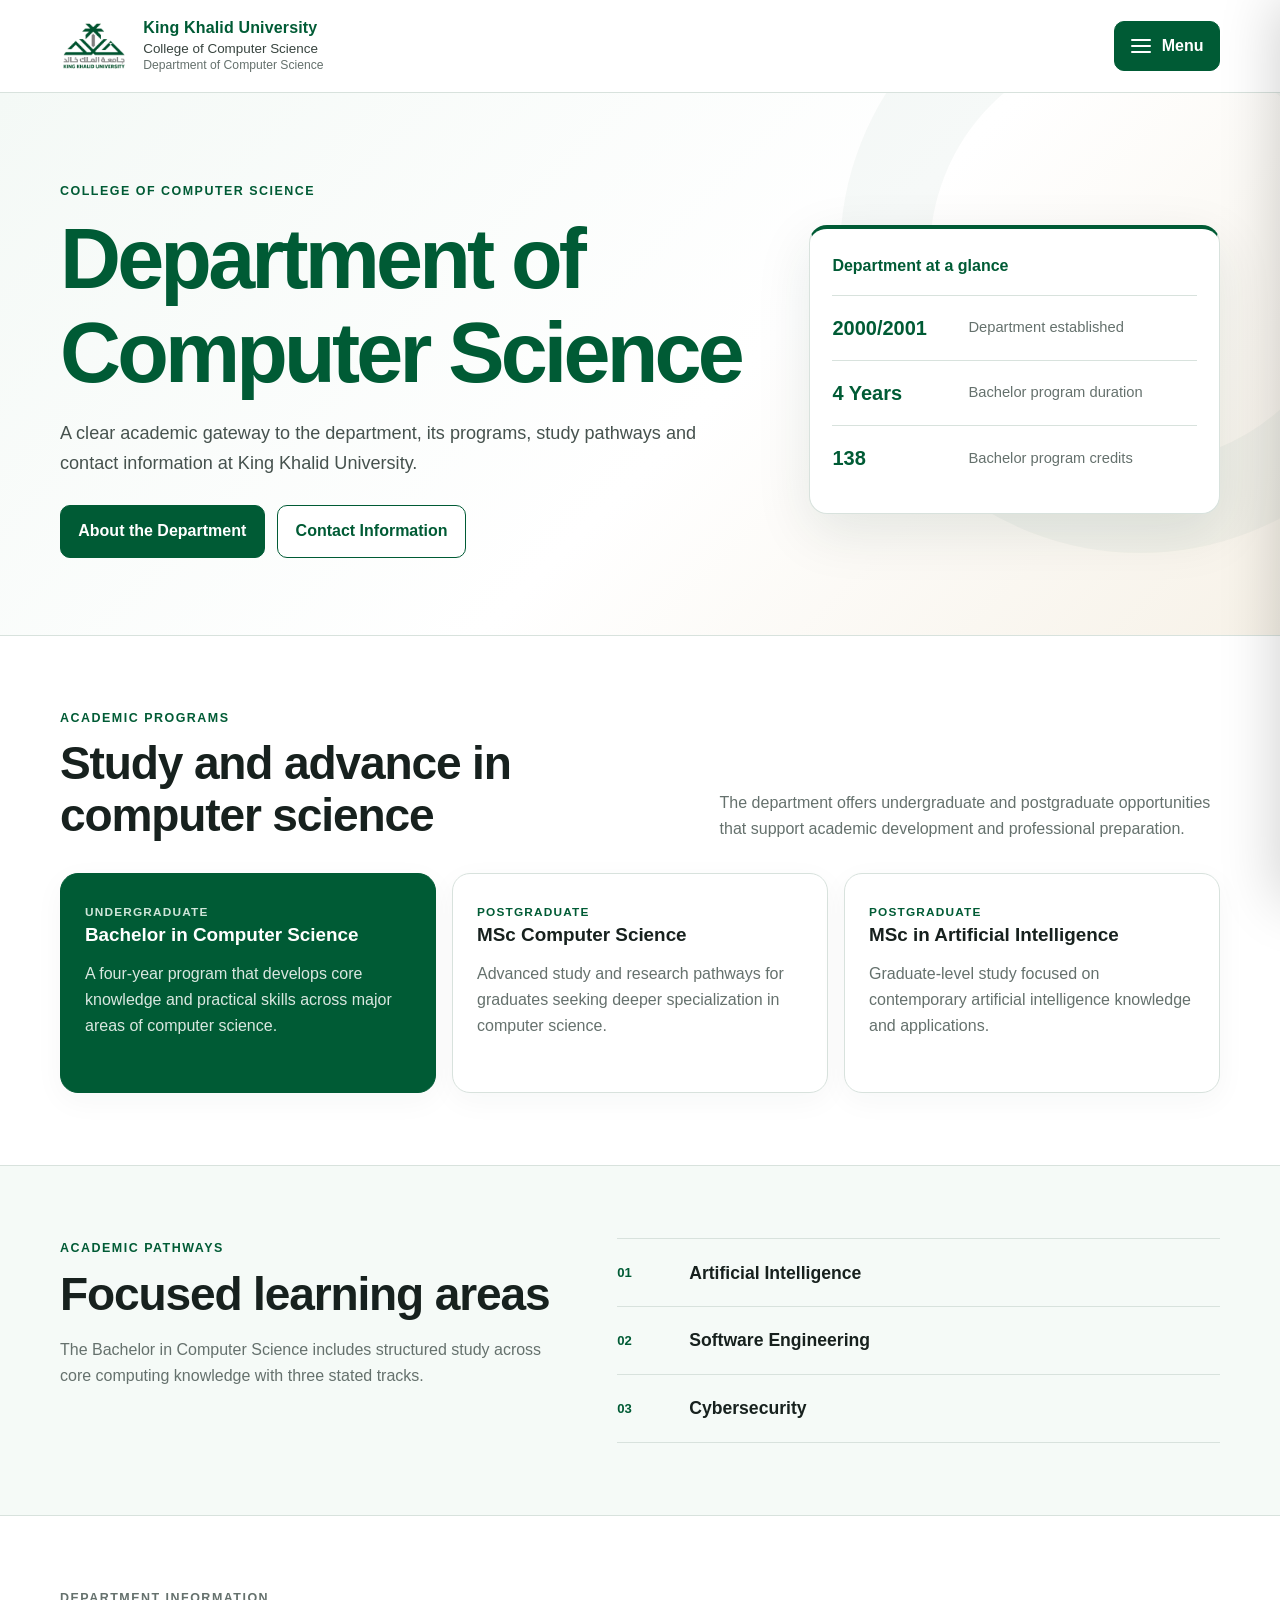
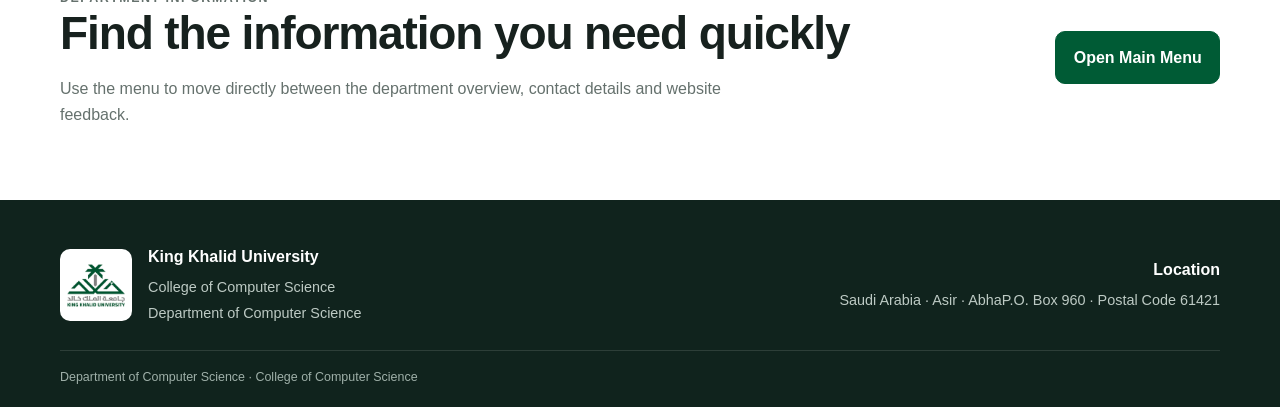
==== commit 1784ebe2: "Add files via upload" ====
--- a/index.html
+++ b/index.html
@@ -4,118 +4,82 @@
   <meta charset="utf-8">
   <meta name="viewport" content="width=device-width, initial-scale=1">
   <meta name="robots" content="noindex,nofollow">
-  <meta name="description" content="College of Computer Science, Department of Computer Science, King Khalid University.">
+  <meta name="description" content="Department of Computer Science, College of Computer Science, King Khalid University.">
   <title>Department of Computer Science | King Khalid University</title>
   <link rel="icon" href="kku-logo.png" type="image/png">
   <link rel="stylesheet" href="styles.css">
 </head>
 <body>
-<a class="skip-link" href="#main">Skip to main content</a>
+<a class="skip-link" href="#main" data-i18n="skip">Skip to main content</a>
 <header class="site-header">
   <div class="container header-row">
     <a class="brand" href="index.html" aria-label="King Khalid University - Department of Computer Science home">
       <img src="kku-logo.png" alt="King Khalid University logo">
       <span class="brand-copy">
-        <strong>King Khalid University</strong>
-        <span>College of Computer Science</span>
-        <small>Department of Computer Science</small>
+        <strong data-i18n="university">King Khalid University</strong>
+        <span data-i18n="college">College of Computer Science</span>
+        <small data-i18n="department">Department of Computer Science</small>
       </span>
     </a>
     <button class="menu-button" type="button" aria-expanded="false" aria-controls="site-menu">
-      <span class="menu-icon" aria-hidden="true"><i></i><i></i><i></i></span>
-      <span>Menu</span>
+      <span class="menu-icon" aria-hidden="true"><i></i><i></i><i></i></span><span data-i18n="menu">Menu</span>
     </button>
   </div>
 </header>
 <div class="menu-overlay" data-menu-overlay hidden></div>
 <nav class="menu-panel" id="site-menu" aria-label="Main navigation" aria-hidden="true">
-  <div class="menu-panel-head">
-    <span>Navigation</span>
-    <button class="menu-close" type="button" aria-label="Close menu">×</button>
-  </div>
+  <div class="menu-panel-head"><span data-i18n="navigation">Navigation</span><button class="menu-close" type="button" aria-label="Close menu">×</button></div>
   <ul class="menu-list">
-    <li><a data-nav href="index.html"><span>01</span>Home</a></li>
-    <li><a data-nav href="about.html"><span>02</span>About Us</a></li>
-    <li><a data-nav href="contact.html"><span>03</span>Contact</a></li>
-    <li><a data-nav href="feedback.html"><span>04</span>Feedback</a></li>
+    <li><a data-nav href="index.html"><span class="nav-no">01</span><span data-i18n="home">Home</span></a></li>
+    <li><a data-nav href="about.html"><span class="nav-no">02</span><span data-i18n="about">About Us</span></a></li>
+    <li><a data-nav href="contact.html"><span class="nav-no">03</span><span data-i18n="contact">Contact</span></a></li>
+    <li><a data-nav href="feedback.html"><span class="nav-no">04</span><span data-i18n="feedback">Feedback</span></a></li>
   </ul>
-  <div class="menu-panel-foot">College of Computer Science</div>
+  <div class="menu-panel-foot"><span data-i18n="college">College of Computer Science</span><button class="language-toggle" type="button" data-language-toggle>العربية</button></div>
 </nav>
 <main id="main">
   <section class="hero formal-hero">
     <div class="container hero-grid">
       <div class="hero-copy">
-        <p class="kicker">College of Computer Science</p>
-        <h1>Department of<br><span>Computer Science</span></h1>
-        <p class="lead">A clear academic gateway to the department, its programs, study pathways and contact information at King Khalid University.</p>
+        <p class="kicker" data-i18n="homeKicker">College of Computer Science</p>
+        <h1><span data-i18n="homeTitle1">Department of</span><br><span data-i18n="homeTitle2">Computer Science</span></h1>
+        <p class="lead" data-i18n="homeLead">A clear academic gateway to the department, its programs, study pathways and contact information at King Khalid University.</p>
         <div class="hero-actions">
-          <a class="btn btn-primary" href="about.html">About the Department</a>
-          <a class="btn btn-outline" href="contact.html">Contact Information</a>
+          <a class="btn btn-primary" href="about.html" data-i18n="homeAboutBtn">About the Department</a>
+          <a class="btn btn-outline" href="contact.html" data-i18n="homeContactBtn">Contact Information</a>
         </div>
       </div>
       <aside class="fact-card" aria-label="Department quick facts">
-        <p class="fact-label">Department at a glance</p>
-        <div class="fact-row"><strong>2000/2001</strong><span>Department established</span></div>
-        <div class="fact-row"><strong>4 Years</strong><span>Bachelor program duration</span></div>
-        <div class="fact-row"><strong>138</strong><span>Bachelor program credits</span></div>
+        <p class="fact-label" data-i18n="factsTitle">Department at a glance</p>
+        <div class="fact-row"><strong>2000/2001</strong><span data-i18n="factEstablished">Department established</span></div>
+        <div class="fact-row"><strong>4 Years</strong><span data-i18n="factDuration">Bachelor program duration</span></div>
+        <div class="fact-row"><strong>138</strong><span data-i18n="factCredits">Bachelor program credits</span></div>
       </aside>
     </div>
   </section>
-
   <section class="section white">
     <div class="container">
-      <div class="section-title-row">
-        <div><p class="kicker">Academic programs</p><h2>Study and advance in computer science</h2></div>
-        <p>The department offers undergraduate and postgraduate opportunities that support academic development and professional preparation.</p>
-      </div>
+      <div class="section-title-row"><div><p class="kicker" data-i18n="programsKicker">Academic programs</p><h2 data-i18n="programsTitle">Study and advance in computer science</h2></div><p data-i18n="programsIntro">The department offers undergraduate and postgraduate opportunities that support academic development and professional preparation.</p></div>
       <div class="program-grid">
-        <article class="program-card featured">
-          <span class="program-level">Undergraduate</span>
-          <h3>Bachelor in Computer Science</h3>
-          <p>A four-year program that develops core knowledge and practical skills across major areas of computer science.</p>
-        </article>
-        <article class="program-card">
-          <span class="program-level">Postgraduate</span>
-          <h3>MSc Computer Science</h3>
-          <p>Advanced study and research pathways for graduates seeking deeper specialization in computer science.</p>
-        </article>
-        <article class="program-card">
-          <span class="program-level">Postgraduate</span>
-          <h3>MSc in Artificial Intelligence</h3>
-          <p>Graduate-level study focused on contemporary artificial intelligence knowledge and applications.</p>
-        </article>
+        <article class="program-card featured"><span class="program-level" data-i18n="undergraduate">Undergraduate</span><h3 data-i18n="bachelorTitle">Bachelor in Computer Science</h3><p data-i18n="bachelorText">A four-year program that develops core knowledge and practical skills across major areas of computer science.</p></article>
+        <article class="program-card"><span class="program-level" data-i18n="postgraduate">Postgraduate</span><h3 data-i18n="mscTitle">MSc Computer Science</h3><p data-i18n="mscText">Advanced study and research pathways for graduates seeking deeper specialization in computer science.</p></article>
+        <article class="program-card"><span class="program-level" data-i18n="postgraduate">Postgraduate</span><h3 data-i18n="aiTitle">MSc in Artificial Intelligence</h3><p data-i18n="aiText">Graduate-level study focused on contemporary artificial intelligence knowledge and applications.</p></article>
       </div>
     </div>
   </section>
-
   <section class="section soft">
     <div class="container split-info">
-      <div>
-        <p class="kicker">Academic pathways</p>
-        <h2>Focused learning areas</h2>
-        <p class="body-copy">The Bachelor in Computer Science includes structured study across core computing knowledge with three stated tracks.</p>
-      </div>
-      <div class="path-list">
-        <div><span>01</span><strong>Intelligent Systems</strong></div>
-        <div><span>02</span><strong>Software Engineering</strong></div>
-        <div><span>03</span><strong>Network Security</strong></div>
-      </div>
+      <div><p class="kicker" data-i18n="pathwaysKicker">Academic pathways</p><h2 data-i18n="pathwaysTitle">Focused learning areas</h2><p class="body-copy" data-i18n="pathwaysText">The Bachelor in Computer Science includes structured study across core computing knowledge with three stated tracks.</p></div>
+      <div class="path-list"><div><span>01</span><strong data-i18n="track1">Artificial Intelligence</strong></div><div><span>02</span><strong data-i18n="track2">Software Engineering</strong></div><div><span>03</span><strong data-i18n="track3">Cybersecurity</strong></div></div>
     </div>
   </section>
-
   <section class="section white">
-    <div class="container call-to-action">
-      <div><p class="kicker">Department information</p><h2>Find the information you need quickly</h2><p>Use the menu to move directly between the department overview, contact details and website feedback.</p></div>
-      <button class="btn btn-primary" type="button" data-open-menu>Open Main Menu</button>
-    </div>
+    <div class="container call-to-action"><div><p class="kicker" data-i18n="infoKicker">Department information</p><h2 data-i18n="infoTitle">Find the information you need quickly</h2><p data-i18n="infoText">Use the menu to move directly between the department overview, contact details and website feedback.</p></div><button class="btn btn-primary" type="button" data-open-menu data-i18n="openMenu">Open Main Menu</button></div>
   </section>
 </main>
 <footer class="site-footer">
-  <div class="container footer-grid">
-    <div><img src="kku-logo.png" alt="" class="footer-logo"><div><strong>King Khalid University</strong><span>College of Computer Science<br>Department of Computer Science</span></div></div>
-    <div class="footer-address"><strong>Location</strong><span>Saudi Arabia · Asir · Abha<br>P.O. Box 960 · Postal Code 61421</span></div>
-  </div>
-  <div class="container footer-bottom"><span>Web Engineering coursework website</span><span>Section 1302</span></div>
+  <div class="container footer-grid"><div><img src="kku-logo.png" alt="" class="footer-logo"><div><strong data-i18n="university">King Khalid University</strong><span><span data-i18n="college">College of Computer Science</span><br><span data-i18n="department">Department of Computer Science</span></span></div></div><div class="footer-address"><strong data-i18n="location">Location</strong><span data-i18n="locationText">Saudi Arabia · Asir · Abha<br>P.O. Box 960 · Postal Code 61421</span></div></div>
+  <div class="container footer-bottom" data-i18n="footerLine">Department of Computer Science · College of Computer Science</div>
 </footer>
 <script src="script.js"></script>
 </body>
--- a/styles.css
+++ b/styles.css
@@ -13,14 +13,14 @@
 }
 *{box-sizing:border-box}
 html{scroll-behavior:smooth}
-body{margin:0;font-family:Arial,Helvetica,sans-serif;color:var(--ink);background:#f8faf9;line-height:1.62}
+body{margin:0;font-family:Arial,"Tahoma",sans-serif;color:var(--ink);background:#f8faf9;line-height:1.62}
 body.menu-open{overflow:hidden}
 a{color:inherit}
 img{max-width:100%;height:auto}
 button,input,select,textarea{font:inherit}
 button{cursor:pointer}
 .container{width:min(1160px,calc(100% - 2rem));margin-inline:auto}
-.narrow{width:min(820px,100%)}
+.container.narrow{max-width:820px;width:min(820px,calc(100% - 2rem))}
 .skip-link{position:fixed;left:-999px;top:1rem;z-index:1000;background:#111;color:#fff;padding:.7rem 1rem;border-radius:8px}
 .skip-link:focus{left:1rem}
 .site-header{position:sticky;top:0;z-index:80;background:rgba(255,255,255,.97);border-bottom:1px solid var(--line);backdrop-filter:blur(12px)}
@@ -31,7 +31,7 @@
 .brand-copy strong{font-size:1rem;color:var(--green);letter-spacing:.01em}
 .brand-copy span{font-size:.84rem;color:#38443f;margin-top:.17rem}
 .brand-copy small{font-size:.76rem;color:var(--muted);margin-top:.14rem}
-.menu-button{border:1px solid var(--green);background:var(--green);color:#fff;border-radius:10px;padding:.72rem .95rem;display:flex;align-items:center;gap:.7rem;font-weight:700;min-width:106px;justify-content:center;flex:0 0 auto;width:112px}
+.menu-button{border:1px solid var(--green);background:var(--green);color:#fff;border-radius:10px;padding:.72rem .95rem;display:flex;align-items:center;gap:.7rem;font-weight:700;min-width:106px;justify-content:center;flex:0 0 auto}
 .menu-button:hover,.menu-button:focus-visible{background:var(--green-dark);outline:3px solid rgba(0,91,53,.15);outline-offset:2px}
 .menu-icon{width:20px;display:grid;gap:4px}
 .menu-icon i{height:2px;background:currentColor;border-radius:2px;display:block}
@@ -43,9 +43,11 @@
 .menu-close:hover,.menu-close:focus-visible{background:var(--green-soft);outline:2px solid rgba(0,91,53,.18)}
 .menu-list{list-style:none;margin:1.2rem 0;padding:0;display:grid;gap:.35rem}
 .menu-list a{display:flex;align-items:center;gap:1rem;text-decoration:none;padding:1rem .8rem;border-radius:12px;font-size:1.08rem;font-weight:700}
-.menu-list a span{font-size:.72rem;color:#93a19b;width:28px}
+.menu-list a .nav-no{font-size:.72rem;color:#93a19b;width:28px;flex:none}
 .menu-list a:hover,.menu-list a:focus-visible,.menu-list a[aria-current="page"]{background:var(--green-soft);color:var(--green);outline:none}
-.menu-panel-foot{margin-top:auto;border-top:1px solid var(--line);padding:1rem .2rem .2rem;color:var(--muted);font-size:.86rem}
+.menu-panel-foot{margin-top:auto;border-top:1px solid var(--line);padding:1rem .2rem .2rem;display:flex;align-items:center;justify-content:space-between;gap:1rem;color:var(--muted);font-size:.86rem}
+.language-toggle{border:1px solid var(--green);background:#fff;color:var(--green);padding:.52rem .75rem;border-radius:9px;font-weight:800}
+.language-toggle:hover,.language-toggle:focus-visible{background:var(--green-soft);outline:2px solid rgba(0,91,53,.12)}
 .hero{background:linear-gradient(135deg,#f4f9f6 0%,#fff 56%,#f7f2e8 100%);border-bottom:1px solid var(--line)}
 .formal-hero{padding:5.5rem 0 4.8rem;position:relative;overflow:hidden}
 .formal-hero:after{content:"";position:absolute;width:420px;height:420px;border:90px solid rgba(0,91,53,.035);border-radius:50%;right:-160px;top:-140px}
@@ -110,13 +112,9 @@
 address{font-style:normal;font-size:1.04rem;color:#3f4c47;line-height:1.85}
 .contact-note{display:grid;grid-template-columns:1fr 1.2fr;gap:4rem;align-items:start}
 .contact-note>p{margin:0;color:var(--muted)}
-.feedback-layout{display:grid;grid-template-columns:.72fr 1.28fr;gap:2rem;align-items:start}
-.test-tasks{background:var(--green);color:#fff;border-radius:var(--radius);padding:1.6rem;position:sticky;top:120px}
-.test-tasks .kicker{color:#cfe5d9}
-.test-tasks ol{padding:0;margin:1.2rem 0 0;list-style:none;display:grid;gap:1rem}
-.test-tasks li{display:grid;gap:.25rem;padding-top:1rem;border-top:1px solid rgba(255,255,255,.18)}
-.test-tasks li span{font-size:.9rem;color:#d9e5df}
-.feedback-form{background:#fff;border:1px solid var(--line);border-radius:var(--radius);padding:1.6rem;box-shadow:var(--shadow)}
+.feedback-intro{max-width:760px;margin-bottom:1.6rem}
+.feedback-intro p{color:var(--muted);margin-bottom:0}
+.feedback-form{max-width:820px;background:#fff;border:1px solid var(--line);border-radius:var(--radius);padding:1.6rem;box-shadow:var(--shadow)}
 .field{display:grid;gap:.4rem;margin-bottom:1rem}
 label{font-size:.9rem;font-weight:800;color:#2e3c37}
 input,select,textarea{width:100%;border:1px solid #b9c8c0;border-radius:9px;padding:.78rem .82rem;background:#fff;color:var(--ink)}
@@ -125,7 +123,6 @@
 .rating-table{display:grid;margin:1.2rem 0;border-top:1px solid var(--line)}
 .rating-row{display:grid;grid-template-columns:1fr 140px;gap:1rem;align-items:center;border-bottom:1px solid var(--line);padding:.78rem 0}
 .full-width{width:100%}
-.privacy-note{font-size:.82rem;color:var(--muted);margin:.8rem 0 0}
 .feedback-status{margin-top:1rem;background:var(--green-pale);border:1px solid #cfe0d7;border-radius:12px;padding:1rem}
 .feedback-status p{white-space:pre-line;color:#3f4d47;font-size:.9rem}
 .share-actions{display:flex;gap:.7rem;flex-wrap:wrap;margin-top:.9rem}
@@ -136,15 +133,22 @@
 .footer-grid strong{display:block;color:#fff;margin-bottom:.25rem}
 .footer-grid span{font-size:.9rem;color:#bdcac4}
 .footer-address{justify-self:end;text-align:right}
-.footer-bottom{display:flex;justify-content:space-between;gap:1rem;border-top:1px solid rgba(255,255,255,.12);margin-top:1.5rem;padding-top:1rem;font-size:.78rem;color:#9fb0a9}
+.footer-bottom{border-top:1px solid rgba(255,255,255,.12);margin-top:1.5rem;padding-top:1rem;font-size:.78rem;color:#9fb0a9}
+html[dir="rtl"] body{text-align:right}
+html[dir="rtl"] .menu-panel{right:auto;left:0;transform:translateX(-105%);box-shadow:24px 0 55px rgba(0,0,0,.18)}
+html[dir="rtl"] .menu-panel.open{transform:translateX(0)}
+html[dir="rtl"] .formal-hero:after{right:auto;left:-160px}
+html[dir="rtl"] .footer-address{justify-self:start;text-align:left}
+html[dir="rtl"] .menu-list a{direction:rtl}
+html[dir="rtl"] .kicker{letter-spacing:0;text-transform:none}
 @media(max-width:900px){
-  .hero-grid,.section-title-row,.split-info,.two-column,.contact-note,.feedback-layout{grid-template-columns:1fr;gap:2rem}
+  .hero-grid,.section-title-row,.split-info,.two-column,.contact-note{grid-template-columns:1fr;gap:2rem}
   .program-grid{grid-template-columns:1fr}
   .journey-grid{grid-template-columns:1fr 1fr}
   .fact-card{max-width:560px}
-  .test-tasks{position:static}
 }
 @media(max-width:650px){
+  .container,.container.narrow{width:min(100% - 1.5rem,1160px)}
   .header-row{height:82px}
   .brand img{width:56px;height:56px}
   .brand-copy span{display:none}
@@ -152,7 +156,8 @@
   .brand-copy small{font-size:.72rem}
   .menu-button{min-width:auto;padding:.68rem .78rem}
   .formal-hero{padding:4rem 0 3.5rem}
-  h1{font-size:clamp(2.55rem,12vw,4.1rem)}
+  h1{font-size:clamp(2.3rem,11vw,3.7rem);letter-spacing:-.035em}
+  .page-hero h1{font-size:clamp(2.2rem,10vw,3.5rem)}
   .section{padding:3.5rem 0}
   .journey-grid{grid-template-columns:1fr}
   .call-to-action{align-items:flex-start;flex-direction:column}
@@ -161,6 +166,5 @@
   .simple-list div{flex-direction:column;gap:.2rem}
   .footer-grid{grid-template-columns:1fr}
   .footer-address{justify-self:start;text-align:left}
-  .footer-bottom{flex-direction:column;gap:.25rem}
 }
 @media(prefers-reduced-motion:reduce){*{scroll-behavior:auto!important;transition:none!important}}
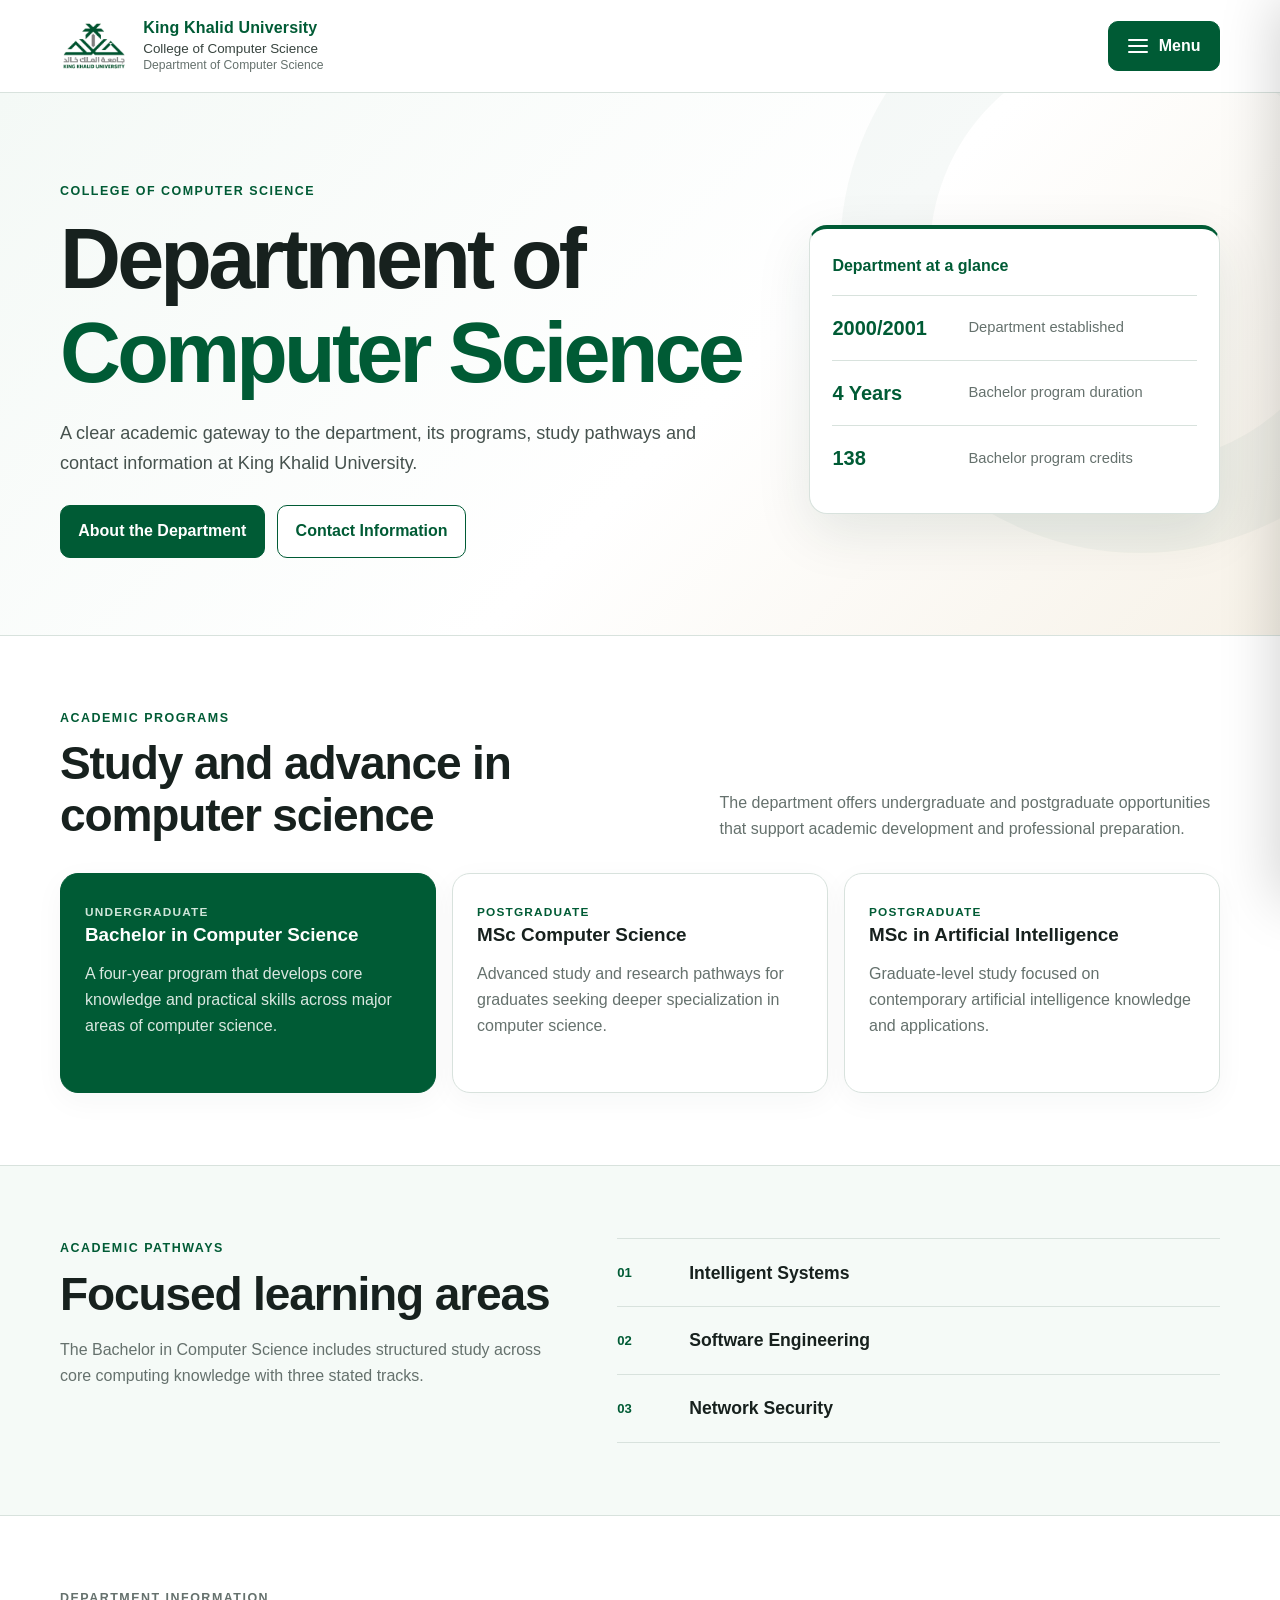
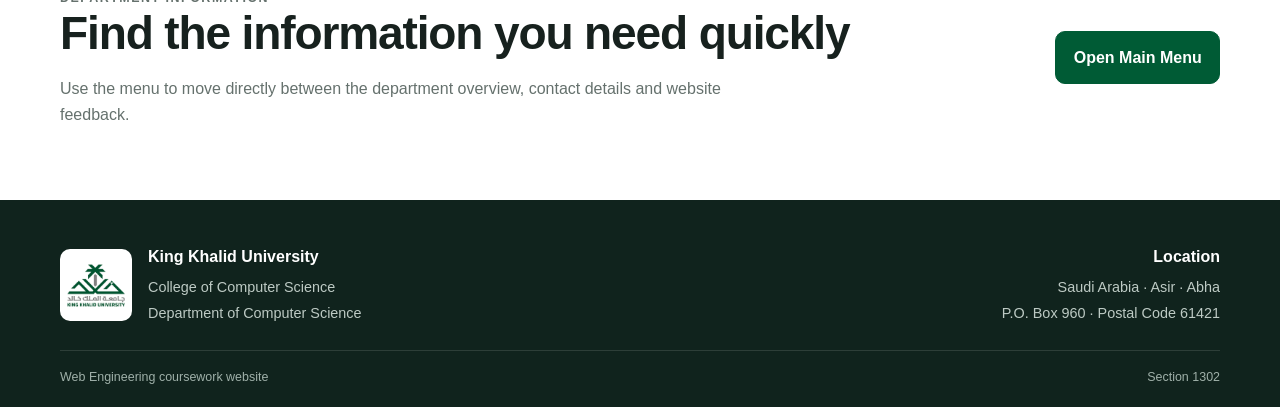
==== commit 436377a5: "Add files via upload" ====
--- a/index.html
+++ b/index.html
@@ -4,82 +4,118 @@
   <meta charset="utf-8">
   <meta name="viewport" content="width=device-width, initial-scale=1">
   <meta name="robots" content="noindex,nofollow">
-  <meta name="description" content="Department of Computer Science, College of Computer Science, King Khalid University.">
+  <meta name="description" content="College of Computer Science, Department of Computer Science, King Khalid University.">
   <title>Department of Computer Science | King Khalid University</title>
   <link rel="icon" href="kku-logo.png" type="image/png">
   <link rel="stylesheet" href="styles.css">
 </head>
 <body>
-<a class="skip-link" href="#main" data-i18n="skip">Skip to main content</a>
+<a class="skip-link" href="#main">Skip to main content</a>
 <header class="site-header">
   <div class="container header-row">
     <a class="brand" href="index.html" aria-label="King Khalid University - Department of Computer Science home">
       <img src="kku-logo.png" alt="King Khalid University logo">
       <span class="brand-copy">
-        <strong data-i18n="university">King Khalid University</strong>
-        <span data-i18n="college">College of Computer Science</span>
-        <small data-i18n="department">Department of Computer Science</small>
+        <strong>King Khalid University</strong>
+        <span>College of Computer Science</span>
+        <small>Department of Computer Science</small>
       </span>
     </a>
     <button class="menu-button" type="button" aria-expanded="false" aria-controls="site-menu">
-      <span class="menu-icon" aria-hidden="true"><i></i><i></i><i></i></span><span data-i18n="menu">Menu</span>
+      <span class="menu-icon" aria-hidden="true"><i></i><i></i><i></i></span>
+      <span>Menu</span>
     </button>
   </div>
 </header>
 <div class="menu-overlay" data-menu-overlay hidden></div>
 <nav class="menu-panel" id="site-menu" aria-label="Main navigation" aria-hidden="true">
-  <div class="menu-panel-head"><span data-i18n="navigation">Navigation</span><button class="menu-close" type="button" aria-label="Close menu">×</button></div>
+  <div class="menu-panel-head">
+    <span>Navigation</span>
+    <button class="menu-close" type="button" aria-label="Close menu">×</button>
+  </div>
   <ul class="menu-list">
-    <li><a data-nav href="index.html"><span class="nav-no">01</span><span data-i18n="home">Home</span></a></li>
-    <li><a data-nav href="about.html"><span class="nav-no">02</span><span data-i18n="about">About Us</span></a></li>
-    <li><a data-nav href="contact.html"><span class="nav-no">03</span><span data-i18n="contact">Contact</span></a></li>
-    <li><a data-nav href="feedback.html"><span class="nav-no">04</span><span data-i18n="feedback">Feedback</span></a></li>
+    <li><a data-nav href="index.html"><span>01</span>Home</a></li>
+    <li><a data-nav href="about.html"><span>02</span>About Us</a></li>
+    <li><a data-nav href="contact.html"><span>03</span>Contact</a></li>
+    <li><a data-nav href="feedback.html"><span>04</span>Feedback</a></li>
   </ul>
-  <div class="menu-panel-foot"><span data-i18n="college">College of Computer Science</span><button class="language-toggle" type="button" data-language-toggle>العربية</button></div>
+  <div class="menu-panel-foot">College of Computer Science</div>
 </nav>
 <main id="main">
   <section class="hero formal-hero">
     <div class="container hero-grid">
       <div class="hero-copy">
-        <p class="kicker" data-i18n="homeKicker">College of Computer Science</p>
-        <h1><span data-i18n="homeTitle1">Department of</span><br><span data-i18n="homeTitle2">Computer Science</span></h1>
-        <p class="lead" data-i18n="homeLead">A clear academic gateway to the department, its programs, study pathways and contact information at King Khalid University.</p>
+        <p class="kicker">College of Computer Science</p>
+        <h1>Department of<br><span>Computer Science</span></h1>
+        <p class="lead">A clear academic gateway to the department, its programs, study pathways and contact information at King Khalid University.</p>
         <div class="hero-actions">
-          <a class="btn btn-primary" href="about.html" data-i18n="homeAboutBtn">About the Department</a>
-          <a class="btn btn-outline" href="contact.html" data-i18n="homeContactBtn">Contact Information</a>
+          <a class="btn btn-primary" href="about.html">About the Department</a>
+          <a class="btn btn-outline" href="contact.html">Contact Information</a>
         </div>
       </div>
       <aside class="fact-card" aria-label="Department quick facts">
-        <p class="fact-label" data-i18n="factsTitle">Department at a glance</p>
-        <div class="fact-row"><strong>2000/2001</strong><span data-i18n="factEstablished">Department established</span></div>
-        <div class="fact-row"><strong>4 Years</strong><span data-i18n="factDuration">Bachelor program duration</span></div>
-        <div class="fact-row"><strong>138</strong><span data-i18n="factCredits">Bachelor program credits</span></div>
+        <p class="fact-label">Department at a glance</p>
+        <div class="fact-row"><strong>2000/2001</strong><span>Department established</span></div>
+        <div class="fact-row"><strong>4 Years</strong><span>Bachelor program duration</span></div>
+        <div class="fact-row"><strong>138</strong><span>Bachelor program credits</span></div>
       </aside>
     </div>
   </section>
+
   <section class="section white">
     <div class="container">
-      <div class="section-title-row"><div><p class="kicker" data-i18n="programsKicker">Academic programs</p><h2 data-i18n="programsTitle">Study and advance in computer science</h2></div><p data-i18n="programsIntro">The department offers undergraduate and postgraduate opportunities that support academic development and professional preparation.</p></div>
+      <div class="section-title-row">
+        <div><p class="kicker">Academic programs</p><h2>Study and advance in computer science</h2></div>
+        <p>The department offers undergraduate and postgraduate opportunities that support academic development and professional preparation.</p>
+      </div>
       <div class="program-grid">
-        <article class="program-card featured"><span class="program-level" data-i18n="undergraduate">Undergraduate</span><h3 data-i18n="bachelorTitle">Bachelor in Computer Science</h3><p data-i18n="bachelorText">A four-year program that develops core knowledge and practical skills across major areas of computer science.</p></article>
-        <article class="program-card"><span class="program-level" data-i18n="postgraduate">Postgraduate</span><h3 data-i18n="mscTitle">MSc Computer Science</h3><p data-i18n="mscText">Advanced study and research pathways for graduates seeking deeper specialization in computer science.</p></article>
-        <article class="program-card"><span class="program-level" data-i18n="postgraduate">Postgraduate</span><h3 data-i18n="aiTitle">MSc in Artificial Intelligence</h3><p data-i18n="aiText">Graduate-level study focused on contemporary artificial intelligence knowledge and applications.</p></article>
+        <article class="program-card featured">
+          <span class="program-level">Undergraduate</span>
+          <h3>Bachelor in Computer Science</h3>
+          <p>A four-year program that develops core knowledge and practical skills across major areas of computer science.</p>
+        </article>
+        <article class="program-card">
+          <span class="program-level">Postgraduate</span>
+          <h3>MSc Computer Science</h3>
+          <p>Advanced study and research pathways for graduates seeking deeper specialization in computer science.</p>
+        </article>
+        <article class="program-card">
+          <span class="program-level">Postgraduate</span>
+          <h3>MSc in Artificial Intelligence</h3>
+          <p>Graduate-level study focused on contemporary artificial intelligence knowledge and applications.</p>
+        </article>
       </div>
     </div>
   </section>
+
   <section class="section soft">
     <div class="container split-info">
-      <div><p class="kicker" data-i18n="pathwaysKicker">Academic pathways</p><h2 data-i18n="pathwaysTitle">Focused learning areas</h2><p class="body-copy" data-i18n="pathwaysText">The Bachelor in Computer Science includes structured study across core computing knowledge with three stated tracks.</p></div>
-      <div class="path-list"><div><span>01</span><strong data-i18n="track1">Artificial Intelligence</strong></div><div><span>02</span><strong data-i18n="track2">Software Engineering</strong></div><div><span>03</span><strong data-i18n="track3">Cybersecurity</strong></div></div>
+      <div>
+        <p class="kicker">Academic pathways</p>
+        <h2>Focused learning areas</h2>
+        <p class="body-copy">The Bachelor in Computer Science includes structured study across core computing knowledge with three stated tracks.</p>
+      </div>
+      <div class="path-list">
+        <div><span>01</span><strong>Intelligent Systems</strong></div>
+        <div><span>02</span><strong>Software Engineering</strong></div>
+        <div><span>03</span><strong>Network Security</strong></div>
+      </div>
     </div>
   </section>
+
   <section class="section white">
-    <div class="container call-to-action"><div><p class="kicker" data-i18n="infoKicker">Department information</p><h2 data-i18n="infoTitle">Find the information you need quickly</h2><p data-i18n="infoText">Use the menu to move directly between the department overview, contact details and website feedback.</p></div><button class="btn btn-primary" type="button" data-open-menu data-i18n="openMenu">Open Main Menu</button></div>
+    <div class="container call-to-action">
+      <div><p class="kicker">Department information</p><h2>Find the information you need quickly</h2><p>Use the menu to move directly between the department overview, contact details and website feedback.</p></div>
+      <button class="btn btn-primary" type="button" data-open-menu>Open Main Menu</button>
+    </div>
   </section>
 </main>
 <footer class="site-footer">
-  <div class="container footer-grid"><div><img src="kku-logo.png" alt="" class="footer-logo"><div><strong data-i18n="university">King Khalid University</strong><span><span data-i18n="college">College of Computer Science</span><br><span data-i18n="department">Department of Computer Science</span></span></div></div><div class="footer-address"><strong data-i18n="location">Location</strong><span data-i18n="locationText">Saudi Arabia · Asir · Abha<br>P.O. Box 960 · Postal Code 61421</span></div></div>
-  <div class="container footer-bottom" data-i18n="footerLine">Department of Computer Science · College of Computer Science</div>
+  <div class="container footer-grid">
+    <div><img src="kku-logo.png" alt="" class="footer-logo"><div><strong>King Khalid University</strong><span>College of Computer Science<br>Department of Computer Science</span></div></div>
+    <div class="footer-address"><strong>Location</strong><span>Saudi Arabia · Asir · Abha<br>P.O. Box 960 · Postal Code 61421</span></div>
+  </div>
+  <div class="container footer-bottom"><span>Web Engineering coursework website</span><span>Section 1302</span></div>
 </footer>
 <script src="script.js"></script>
 </body>
--- a/styles.css
+++ b/styles.css
@@ -13,14 +13,14 @@
 }
 *{box-sizing:border-box}
 html{scroll-behavior:smooth}
-body{margin:0;font-family:Arial,"Tahoma",sans-serif;color:var(--ink);background:#f8faf9;line-height:1.62}
+body{margin:0;font-family:Arial,Helvetica,sans-serif;color:var(--ink);background:#f8faf9;line-height:1.62}
 body.menu-open{overflow:hidden}
 a{color:inherit}
 img{max-width:100%;height:auto}
 button,input,select,textarea{font:inherit}
 button{cursor:pointer}
 .container{width:min(1160px,calc(100% - 2rem));margin-inline:auto}
-.container.narrow{max-width:820px;width:min(820px,calc(100% - 2rem))}
+.narrow{width:min(820px,100%)}
 .skip-link{position:fixed;left:-999px;top:1rem;z-index:1000;background:#111;color:#fff;padding:.7rem 1rem;border-radius:8px}
 .skip-link:focus{left:1rem}
 .site-header{position:sticky;top:0;z-index:80;background:rgba(255,255,255,.97);border-bottom:1px solid var(--line);backdrop-filter:blur(12px)}
@@ -31,7 +31,7 @@
 .brand-copy strong{font-size:1rem;color:var(--green);letter-spacing:.01em}
 .brand-copy span{font-size:.84rem;color:#38443f;margin-top:.17rem}
 .brand-copy small{font-size:.76rem;color:var(--muted);margin-top:.14rem}
-.menu-button{border:1px solid var(--green);background:var(--green);color:#fff;border-radius:10px;padding:.72rem .95rem;display:flex;align-items:center;gap:.7rem;font-weight:700;min-width:106px;justify-content:center;flex:0 0 auto}
+.menu-button{border:1px solid var(--green);background:var(--green);color:#fff;border-radius:10px;padding:.72rem .95rem;display:flex;align-items:center;gap:.7rem;font-weight:700;min-width:106px;justify-content:center;flex:0 0 auto;width:112px}
 .menu-button:hover,.menu-button:focus-visible{background:var(--green-dark);outline:3px solid rgba(0,91,53,.15);outline-offset:2px}
 .menu-icon{width:20px;display:grid;gap:4px}
 .menu-icon i{height:2px;background:currentColor;border-radius:2px;display:block}
@@ -43,11 +43,9 @@
 .menu-close:hover,.menu-close:focus-visible{background:var(--green-soft);outline:2px solid rgba(0,91,53,.18)}
 .menu-list{list-style:none;margin:1.2rem 0;padding:0;display:grid;gap:.35rem}
 .menu-list a{display:flex;align-items:center;gap:1rem;text-decoration:none;padding:1rem .8rem;border-radius:12px;font-size:1.08rem;font-weight:700}
-.menu-list a .nav-no{font-size:.72rem;color:#93a19b;width:28px;flex:none}
+.menu-list a span{font-size:.72rem;color:#93a19b;width:28px}
 .menu-list a:hover,.menu-list a:focus-visible,.menu-list a[aria-current="page"]{background:var(--green-soft);color:var(--green);outline:none}
-.menu-panel-foot{margin-top:auto;border-top:1px solid var(--line);padding:1rem .2rem .2rem;display:flex;align-items:center;justify-content:space-between;gap:1rem;color:var(--muted);font-size:.86rem}
-.language-toggle{border:1px solid var(--green);background:#fff;color:var(--green);padding:.52rem .75rem;border-radius:9px;font-weight:800}
-.language-toggle:hover,.language-toggle:focus-visible{background:var(--green-soft);outline:2px solid rgba(0,91,53,.12)}
+.menu-panel-foot{margin-top:auto;border-top:1px solid var(--line);padding:1rem .2rem .2rem;color:var(--muted);font-size:.86rem}
 .hero{background:linear-gradient(135deg,#f4f9f6 0%,#fff 56%,#f7f2e8 100%);border-bottom:1px solid var(--line)}
 .formal-hero{padding:5.5rem 0 4.8rem;position:relative;overflow:hidden}
 .formal-hero:after{content:"";position:absolute;width:420px;height:420px;border:90px solid rgba(0,91,53,.035);border-radius:50%;right:-160px;top:-140px}
@@ -112,9 +110,13 @@
 address{font-style:normal;font-size:1.04rem;color:#3f4c47;line-height:1.85}
 .contact-note{display:grid;grid-template-columns:1fr 1.2fr;gap:4rem;align-items:start}
 .contact-note>p{margin:0;color:var(--muted)}
-.feedback-intro{max-width:760px;margin-bottom:1.6rem}
-.feedback-intro p{color:var(--muted);margin-bottom:0}
-.feedback-form{max-width:820px;background:#fff;border:1px solid var(--line);border-radius:var(--radius);padding:1.6rem;box-shadow:var(--shadow)}
+.feedback-layout{display:grid;grid-template-columns:.72fr 1.28fr;gap:2rem;align-items:start}
+.test-tasks{background:var(--green);color:#fff;border-radius:var(--radius);padding:1.6rem;position:sticky;top:120px}
+.test-tasks .kicker{color:#cfe5d9}
+.test-tasks ol{padding:0;margin:1.2rem 0 0;list-style:none;display:grid;gap:1rem}
+.test-tasks li{display:grid;gap:.25rem;padding-top:1rem;border-top:1px solid rgba(255,255,255,.18)}
+.test-tasks li span{font-size:.9rem;color:#d9e5df}
+.feedback-form{background:#fff;border:1px solid var(--line);border-radius:var(--radius);padding:1.6rem;box-shadow:var(--shadow)}
 .field{display:grid;gap:.4rem;margin-bottom:1rem}
 label{font-size:.9rem;font-weight:800;color:#2e3c37}
 input,select,textarea{width:100%;border:1px solid #b9c8c0;border-radius:9px;padding:.78rem .82rem;background:#fff;color:var(--ink)}
@@ -123,6 +125,7 @@
 .rating-table{display:grid;margin:1.2rem 0;border-top:1px solid var(--line)}
 .rating-row{display:grid;grid-template-columns:1fr 140px;gap:1rem;align-items:center;border-bottom:1px solid var(--line);padding:.78rem 0}
 .full-width{width:100%}
+.privacy-note{font-size:.82rem;color:var(--muted);margin:.8rem 0 0}
 .feedback-status{margin-top:1rem;background:var(--green-pale);border:1px solid #cfe0d7;border-radius:12px;padding:1rem}
 .feedback-status p{white-space:pre-line;color:#3f4d47;font-size:.9rem}
 .share-actions{display:flex;gap:.7rem;flex-wrap:wrap;margin-top:.9rem}
@@ -133,22 +136,15 @@
 .footer-grid strong{display:block;color:#fff;margin-bottom:.25rem}
 .footer-grid span{font-size:.9rem;color:#bdcac4}
 .footer-address{justify-self:end;text-align:right}
-.footer-bottom{border-top:1px solid rgba(255,255,255,.12);margin-top:1.5rem;padding-top:1rem;font-size:.78rem;color:#9fb0a9}
-html[dir="rtl"] body{text-align:right}
-html[dir="rtl"] .menu-panel{right:auto;left:0;transform:translateX(-105%);box-shadow:24px 0 55px rgba(0,0,0,.18)}
-html[dir="rtl"] .menu-panel.open{transform:translateX(0)}
-html[dir="rtl"] .formal-hero:after{right:auto;left:-160px}
-html[dir="rtl"] .footer-address{justify-self:start;text-align:left}
-html[dir="rtl"] .menu-list a{direction:rtl}
-html[dir="rtl"] .kicker{letter-spacing:0;text-transform:none}
+.footer-bottom{display:flex;justify-content:space-between;gap:1rem;border-top:1px solid rgba(255,255,255,.12);margin-top:1.5rem;padding-top:1rem;font-size:.78rem;color:#9fb0a9}
 @media(max-width:900px){
-  .hero-grid,.section-title-row,.split-info,.two-column,.contact-note{grid-template-columns:1fr;gap:2rem}
+  .hero-grid,.section-title-row,.split-info,.two-column,.contact-note,.feedback-layout{grid-template-columns:1fr;gap:2rem}
   .program-grid{grid-template-columns:1fr}
   .journey-grid{grid-template-columns:1fr 1fr}
   .fact-card{max-width:560px}
+  .test-tasks{position:static}
 }
 @media(max-width:650px){
-  .container,.container.narrow{width:min(100% - 1.5rem,1160px)}
   .header-row{height:82px}
   .brand img{width:56px;height:56px}
   .brand-copy span{display:none}
@@ -156,8 +152,7 @@
   .brand-copy small{font-size:.72rem}
   .menu-button{min-width:auto;padding:.68rem .78rem}
   .formal-hero{padding:4rem 0 3.5rem}
-  h1{font-size:clamp(2.3rem,11vw,3.7rem);letter-spacing:-.035em}
-  .page-hero h1{font-size:clamp(2.2rem,10vw,3.5rem)}
+  h1{font-size:clamp(2.55rem,12vw,4.1rem)}
   .section{padding:3.5rem 0}
   .journey-grid{grid-template-columns:1fr}
   .call-to-action{align-items:flex-start;flex-direction:column}
@@ -166,5 +161,6 @@
   .simple-list div{flex-direction:column;gap:.2rem}
   .footer-grid{grid-template-columns:1fr}
   .footer-address{justify-self:start;text-align:left}
+  .footer-bottom{flex-direction:column;gap:.25rem}
 }
 @media(prefers-reduced-motion:reduce){*{scroll-behavior:auto!important;transition:none!important}}
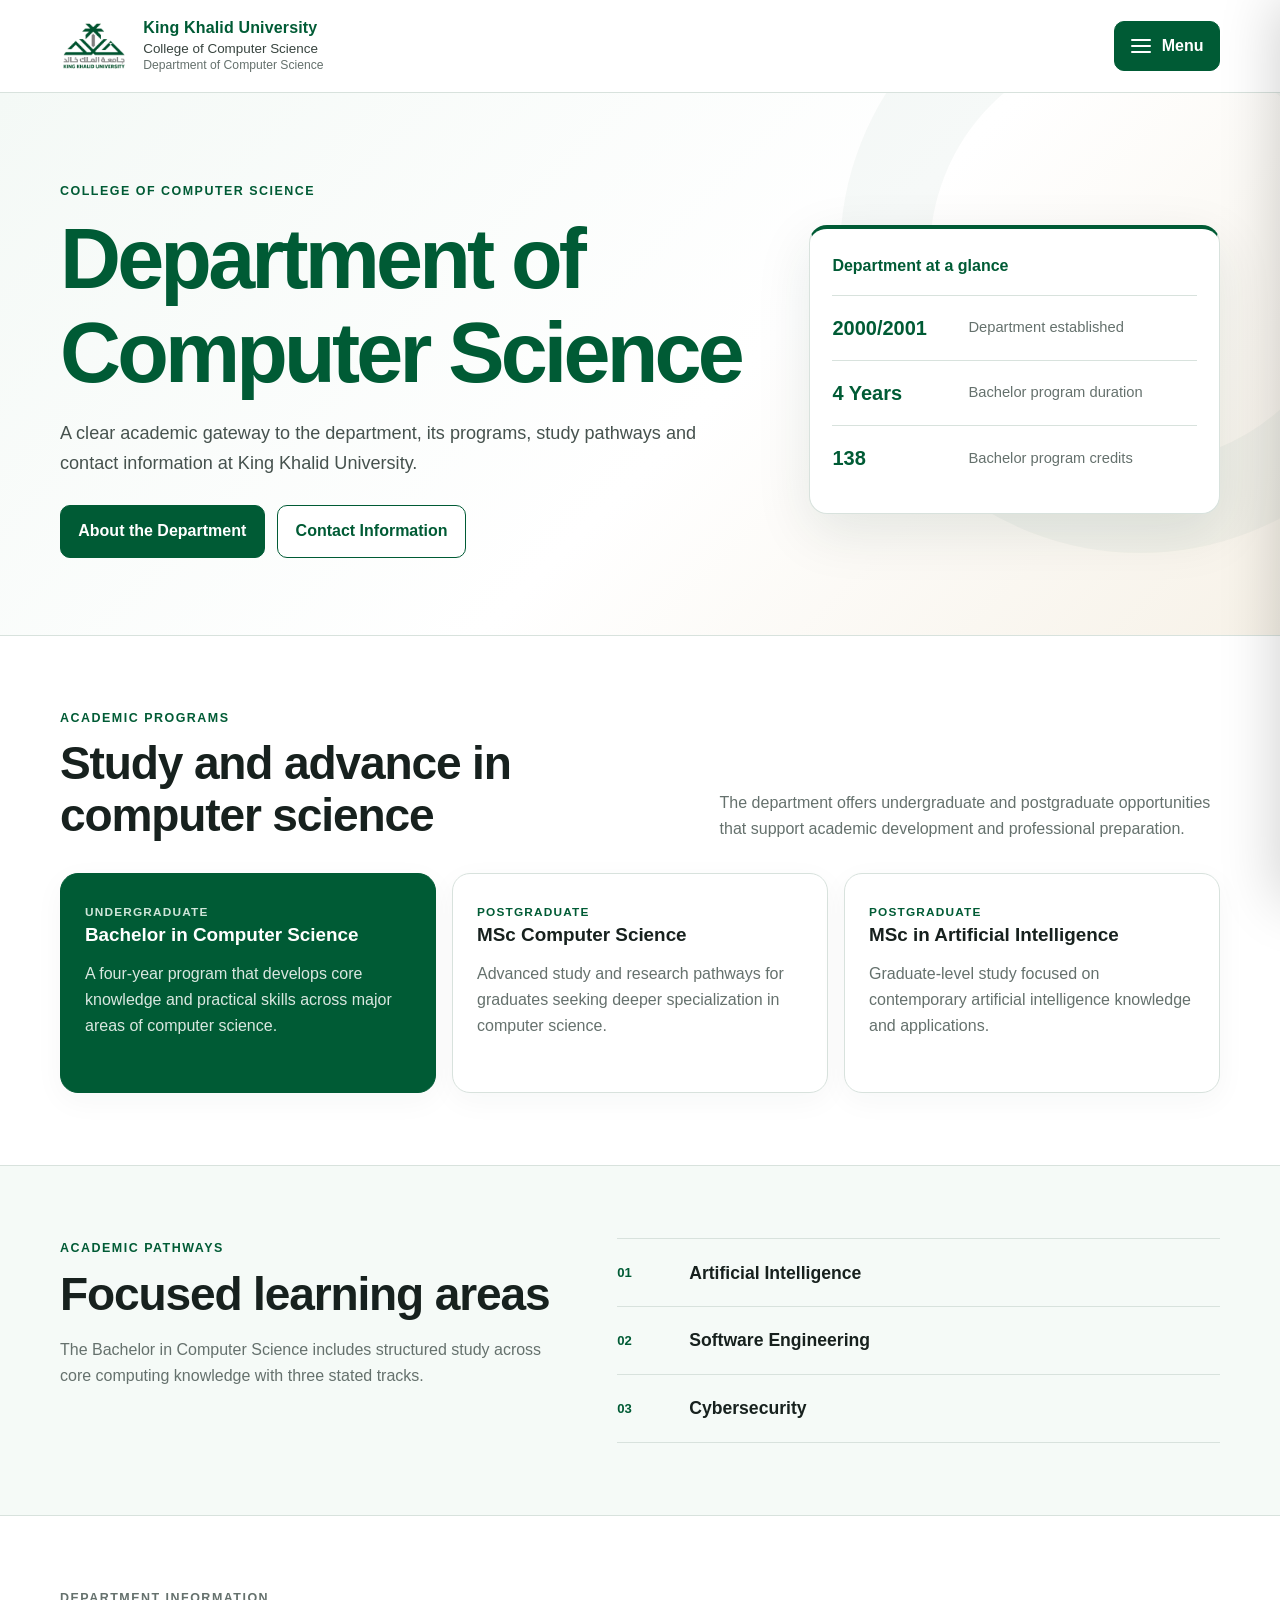
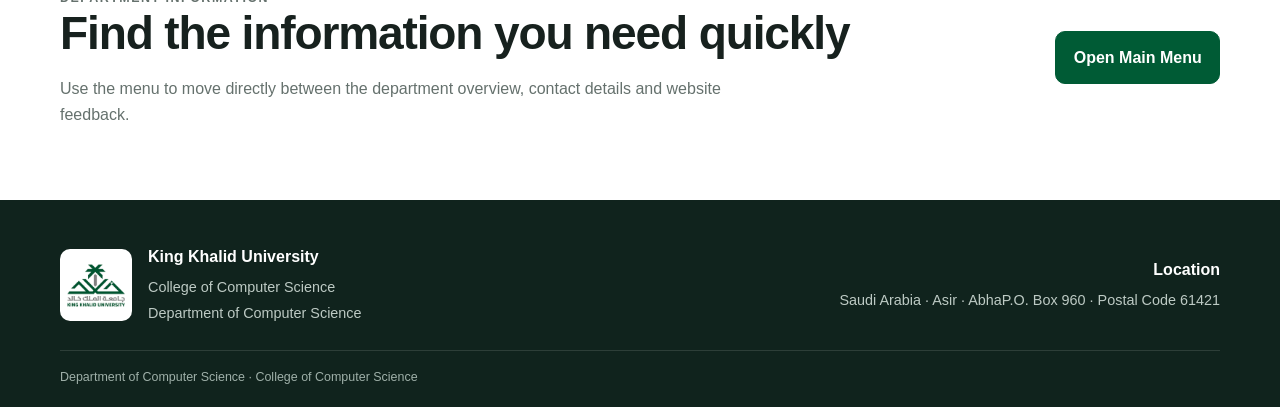
==== commit eb315b9b: "Add files via upload" ====
--- a/index.html
+++ b/index.html
@@ -4,118 +4,82 @@
   <meta charset="utf-8">
   <meta name="viewport" content="width=device-width, initial-scale=1">
   <meta name="robots" content="noindex,nofollow">
-  <meta name="description" content="College of Computer Science, Department of Computer Science, King Khalid University.">
+  <meta name="description" content="Department of Computer Science, College of Computer Science, King Khalid University.">
   <title>Department of Computer Science | King Khalid University</title>
   <link rel="icon" href="kku-logo.png" type="image/png">
   <link rel="stylesheet" href="styles.css">
 </head>
 <body>
-<a class="skip-link" href="#main">Skip to main content</a>
+<a class="skip-link" href="#main" data-i18n="skip">Skip to main content</a>
 <header class="site-header">
   <div class="container header-row">
     <a class="brand" href="index.html" aria-label="King Khalid University - Department of Computer Science home">
       <img src="kku-logo.png" alt="King Khalid University logo">
       <span class="brand-copy">
-        <strong>King Khalid University</strong>
-        <span>College of Computer Science</span>
-        <small>Department of Computer Science</small>
+        <strong data-i18n="university">King Khalid University</strong>
+        <span data-i18n="college">College of Computer Science</span>
+        <small data-i18n="department">Department of Computer Science</small>
       </span>
     </a>
     <button class="menu-button" type="button" aria-expanded="false" aria-controls="site-menu">
-      <span class="menu-icon" aria-hidden="true"><i></i><i></i><i></i></span>
-      <span>Menu</span>
+      <span class="menu-icon" aria-hidden="true"><i></i><i></i><i></i></span><span data-i18n="menu">Menu</span>
     </button>
   </div>
 </header>
 <div class="menu-overlay" data-menu-overlay hidden></div>
 <nav class="menu-panel" id="site-menu" aria-label="Main navigation" aria-hidden="true">
-  <div class="menu-panel-head">
-    <span>Navigation</span>
-    <button class="menu-close" type="button" aria-label="Close menu">×</button>
-  </div>
+  <div class="menu-panel-head"><span data-i18n="navigation">Navigation</span><button class="menu-close" type="button" aria-label="Close menu">×</button></div>
   <ul class="menu-list">
-    <li><a data-nav href="index.html"><span>01</span>Home</a></li>
-    <li><a data-nav href="about.html"><span>02</span>About Us</a></li>
-    <li><a data-nav href="contact.html"><span>03</span>Contact</a></li>
-    <li><a data-nav href="feedback.html"><span>04</span>Feedback</a></li>
+    <li><a data-nav href="index.html"><span class="nav-no">01</span><span data-i18n="home">Home</span></a></li>
+    <li><a data-nav href="about.html"><span class="nav-no">02</span><span data-i18n="about">About Us</span></a></li>
+    <li><a data-nav href="contact.html"><span class="nav-no">03</span><span data-i18n="contact">Contact</span></a></li>
+    <li><a data-nav href="feedback.html"><span class="nav-no">04</span><span data-i18n="feedback">Feedback</span></a></li>
   </ul>
-  <div class="menu-panel-foot">College of Computer Science</div>
+  <div class="menu-panel-foot"><span data-i18n="college">College of Computer Science</span><button class="language-toggle" type="button" data-language-toggle>العربية</button></div>
 </nav>
 <main id="main">
   <section class="hero formal-hero">
     <div class="container hero-grid">
       <div class="hero-copy">
-        <p class="kicker">College of Computer Science</p>
-        <h1>Department of<br><span>Computer Science</span></h1>
-        <p class="lead">A clear academic gateway to the department, its programs, study pathways and contact information at King Khalid University.</p>
+        <p class="kicker" data-i18n="homeKicker">College of Computer Science</p>
+        <h1><span data-i18n="homeTitle1">Department of</span><br><span data-i18n="homeTitle2">Computer Science</span></h1>
+        <p class="lead" data-i18n="homeLead">A clear academic gateway to the department, its programs, study pathways and contact information at King Khalid University.</p>
         <div class="hero-actions">
-          <a class="btn btn-primary" href="about.html">About the Department</a>
-          <a class="btn btn-outline" href="contact.html">Contact Information</a>
+          <a class="btn btn-primary" href="about.html" data-i18n="homeAboutBtn">About the Department</a>
+          <a class="btn btn-outline" href="contact.html" data-i18n="homeContactBtn">Contact Information</a>
         </div>
       </div>
       <aside class="fact-card" aria-label="Department quick facts">
-        <p class="fact-label">Department at a glance</p>
-        <div class="fact-row"><strong>2000/2001</strong><span>Department established</span></div>
-        <div class="fact-row"><strong>4 Years</strong><span>Bachelor program duration</span></div>
-        <div class="fact-row"><strong>138</strong><span>Bachelor program credits</span></div>
+        <p class="fact-label" data-i18n="factsTitle">Department at a glance</p>
+        <div class="fact-row"><strong>2000/2001</strong><span data-i18n="factEstablished">Department established</span></div>
+        <div class="fact-row"><strong>4 Years</strong><span data-i18n="factDuration">Bachelor program duration</span></div>
+        <div class="fact-row"><strong>138</strong><span data-i18n="factCredits">Bachelor program credits</span></div>
       </aside>
     </div>
   </section>
-
   <section class="section white">
     <div class="container">
-      <div class="section-title-row">
-        <div><p class="kicker">Academic programs</p><h2>Study and advance in computer science</h2></div>
-        <p>The department offers undergraduate and postgraduate opportunities that support academic development and professional preparation.</p>
-      </div>
+      <div class="section-title-row"><div><p class="kicker" data-i18n="programsKicker">Academic programs</p><h2 data-i18n="programsTitle">Study and advance in computer science</h2></div><p data-i18n="programsIntro">The department offers undergraduate and postgraduate opportunities that support academic development and professional preparation.</p></div>
       <div class="program-grid">
-        <article class="program-card featured">
-          <span class="program-level">Undergraduate</span>
-          <h3>Bachelor in Computer Science</h3>
-          <p>A four-year program that develops core knowledge and practical skills across major areas of computer science.</p>
-        </article>
-        <article class="program-card">
-          <span class="program-level">Postgraduate</span>
-          <h3>MSc Computer Science</h3>
-          <p>Advanced study and research pathways for graduates seeking deeper specialization in computer science.</p>
-        </article>
-        <article class="program-card">
-          <span class="program-level">Postgraduate</span>
-          <h3>MSc in Artificial Intelligence</h3>
-          <p>Graduate-level study focused on contemporary artificial intelligence knowledge and applications.</p>
-        </article>
+        <article class="program-card featured"><span class="program-level" data-i18n="undergraduate">Undergraduate</span><h3 data-i18n="bachelorTitle">Bachelor in Computer Science</h3><p data-i18n="bachelorText">A four-year program that develops core knowledge and practical skills across major areas of computer science.</p></article>
+        <article class="program-card"><span class="program-level" data-i18n="postgraduate">Postgraduate</span><h3 data-i18n="mscTitle">MSc Computer Science</h3><p data-i18n="mscText">Advanced study and research pathways for graduates seeking deeper specialization in computer science.</p></article>
+        <article class="program-card"><span class="program-level" data-i18n="postgraduate">Postgraduate</span><h3 data-i18n="aiTitle">MSc in Artificial Intelligence</h3><p data-i18n="aiText">Graduate-level study focused on contemporary artificial intelligence knowledge and applications.</p></article>
       </div>
     </div>
   </section>
-
   <section class="section soft">
     <div class="container split-info">
-      <div>
-        <p class="kicker">Academic pathways</p>
-        <h2>Focused learning areas</h2>
-        <p class="body-copy">The Bachelor in Computer Science includes structured study across core computing knowledge with three stated tracks.</p>
-      </div>
-      <div class="path-list">
-        <div><span>01</span><strong>Intelligent Systems</strong></div>
-        <div><span>02</span><strong>Software Engineering</strong></div>
-        <div><span>03</span><strong>Network Security</strong></div>
-      </div>
+      <div><p class="kicker" data-i18n="pathwaysKicker">Academic pathways</p><h2 data-i18n="pathwaysTitle">Focused learning areas</h2><p class="body-copy" data-i18n="pathwaysText">The Bachelor in Computer Science includes structured study across core computing knowledge with three stated tracks.</p></div>
+      <div class="path-list"><div><span>01</span><strong data-i18n="track1">Artificial Intelligence</strong></div><div><span>02</span><strong data-i18n="track2">Software Engineering</strong></div><div><span>03</span><strong data-i18n="track3">Cybersecurity</strong></div></div>
     </div>
   </section>
-
   <section class="section white">
-    <div class="container call-to-action">
-      <div><p class="kicker">Department information</p><h2>Find the information you need quickly</h2><p>Use the menu to move directly between the department overview, contact details and website feedback.</p></div>
-      <button class="btn btn-primary" type="button" data-open-menu>Open Main Menu</button>
-    </div>
+    <div class="container call-to-action"><div><p class="kicker" data-i18n="infoKicker">Department information</p><h2 data-i18n="infoTitle">Find the information you need quickly</h2><p data-i18n="infoText">Use the menu to move directly between the department overview, contact details and website feedback.</p></div><button class="btn btn-primary" type="button" data-open-menu data-i18n="openMenu">Open Main Menu</button></div>
   </section>
 </main>
 <footer class="site-footer">
-  <div class="container footer-grid">
-    <div><img src="kku-logo.png" alt="" class="footer-logo"><div><strong>King Khalid University</strong><span>College of Computer Science<br>Department of Computer Science</span></div></div>
-    <div class="footer-address"><strong>Location</strong><span>Saudi Arabia · Asir · Abha<br>P.O. Box 960 · Postal Code 61421</span></div>
-  </div>
-  <div class="container footer-bottom"><span>Web Engineering coursework website</span><span>Section 1302</span></div>
+  <div class="container footer-grid"><div><img src="kku-logo.png" alt="" class="footer-logo"><div><strong data-i18n="university">King Khalid University</strong><span><span data-i18n="college">College of Computer Science</span><br><span data-i18n="department">Department of Computer Science</span></span></div></div><div class="footer-address"><strong data-i18n="location">Location</strong><span data-i18n="locationText">Saudi Arabia · Asir · Abha<br>P.O. Box 960 · Postal Code 61421</span></div></div>
+  <div class="container footer-bottom" data-i18n="footerLine">Department of Computer Science · College of Computer Science</div>
 </footer>
 <script src="script.js"></script>
 </body>
--- a/styles.css
+++ b/styles.css
@@ -13,14 +13,14 @@
 }
 *{box-sizing:border-box}
 html{scroll-behavior:smooth}
-body{margin:0;font-family:Arial,Helvetica,sans-serif;color:var(--ink);background:#f8faf9;line-height:1.62}
+body{margin:0;font-family:Arial,"Tahoma",sans-serif;color:var(--ink);background:#f8faf9;line-height:1.62}
 body.menu-open{overflow:hidden}
 a{color:inherit}
 img{max-width:100%;height:auto}
 button,input,select,textarea{font:inherit}
 button{cursor:pointer}
 .container{width:min(1160px,calc(100% - 2rem));margin-inline:auto}
-.narrow{width:min(820px,100%)}
+.container.narrow{max-width:820px;width:min(820px,calc(100% - 2rem))}
 .skip-link{position:fixed;left:-999px;top:1rem;z-index:1000;background:#111;color:#fff;padding:.7rem 1rem;border-radius:8px}
 .skip-link:focus{left:1rem}
 .site-header{position:sticky;top:0;z-index:80;background:rgba(255,255,255,.97);border-bottom:1px solid var(--line);backdrop-filter:blur(12px)}
@@ -31,7 +31,7 @@
 .brand-copy strong{font-size:1rem;color:var(--green);letter-spacing:.01em}
 .brand-copy span{font-size:.84rem;color:#38443f;margin-top:.17rem}
 .brand-copy small{font-size:.76rem;color:var(--muted);margin-top:.14rem}
-.menu-button{border:1px solid var(--green);background:var(--green);color:#fff;border-radius:10px;padding:.72rem .95rem;display:flex;align-items:center;gap:.7rem;font-weight:700;min-width:106px;justify-content:center;flex:0 0 auto;width:112px}
+.menu-button{border:1px solid var(--green);background:var(--green);color:#fff;border-radius:10px;padding:.72rem .95rem;display:flex;align-items:center;gap:.7rem;font-weight:700;min-width:106px;justify-content:center;flex:0 0 auto}
 .menu-button:hover,.menu-button:focus-visible{background:var(--green-dark);outline:3px solid rgba(0,91,53,.15);outline-offset:2px}
 .menu-icon{width:20px;display:grid;gap:4px}
 .menu-icon i{height:2px;background:currentColor;border-radius:2px;display:block}
@@ -43,9 +43,11 @@
 .menu-close:hover,.menu-close:focus-visible{background:var(--green-soft);outline:2px solid rgba(0,91,53,.18)}
 .menu-list{list-style:none;margin:1.2rem 0;padding:0;display:grid;gap:.35rem}
 .menu-list a{display:flex;align-items:center;gap:1rem;text-decoration:none;padding:1rem .8rem;border-radius:12px;font-size:1.08rem;font-weight:700}
-.menu-list a span{font-size:.72rem;color:#93a19b;width:28px}
+.menu-list a .nav-no{font-size:.72rem;color:#93a19b;width:28px;flex:none}
 .menu-list a:hover,.menu-list a:focus-visible,.menu-list a[aria-current="page"]{background:var(--green-soft);color:var(--green);outline:none}
-.menu-panel-foot{margin-top:auto;border-top:1px solid var(--line);padding:1rem .2rem .2rem;color:var(--muted);font-size:.86rem}
+.menu-panel-foot{margin-top:auto;border-top:1px solid var(--line);padding:1rem .2rem .2rem;display:flex;align-items:center;justify-content:space-between;gap:1rem;color:var(--muted);font-size:.86rem}
+.language-toggle{border:1px solid var(--green);background:#fff;color:var(--green);padding:.52rem .75rem;border-radius:9px;font-weight:800}
+.language-toggle:hover,.language-toggle:focus-visible{background:var(--green-soft);outline:2px solid rgba(0,91,53,.12)}
 .hero{background:linear-gradient(135deg,#f4f9f6 0%,#fff 56%,#f7f2e8 100%);border-bottom:1px solid var(--line)}
 .formal-hero{padding:5.5rem 0 4.8rem;position:relative;overflow:hidden}
 .formal-hero:after{content:"";position:absolute;width:420px;height:420px;border:90px solid rgba(0,91,53,.035);border-radius:50%;right:-160px;top:-140px}
@@ -110,13 +112,9 @@
 address{font-style:normal;font-size:1.04rem;color:#3f4c47;line-height:1.85}
 .contact-note{display:grid;grid-template-columns:1fr 1.2fr;gap:4rem;align-items:start}
 .contact-note>p{margin:0;color:var(--muted)}
-.feedback-layout{display:grid;grid-template-columns:.72fr 1.28fr;gap:2rem;align-items:start}
-.test-tasks{background:var(--green);color:#fff;border-radius:var(--radius);padding:1.6rem;position:sticky;top:120px}
-.test-tasks .kicker{color:#cfe5d9}
-.test-tasks ol{padding:0;margin:1.2rem 0 0;list-style:none;display:grid;gap:1rem}
-.test-tasks li{display:grid;gap:.25rem;padding-top:1rem;border-top:1px solid rgba(255,255,255,.18)}
-.test-tasks li span{font-size:.9rem;color:#d9e5df}
-.feedback-form{background:#fff;border:1px solid var(--line);border-radius:var(--radius);padding:1.6rem;box-shadow:var(--shadow)}
+.feedback-intro{max-width:760px;margin-bottom:1.6rem}
+.feedback-intro p{color:var(--muted);margin-bottom:0}
+.feedback-form{max-width:820px;background:#fff;border:1px solid var(--line);border-radius:var(--radius);padding:1.6rem;box-shadow:var(--shadow)}
 .field{display:grid;gap:.4rem;margin-bottom:1rem}
 label{font-size:.9rem;font-weight:800;color:#2e3c37}
 input,select,textarea{width:100%;border:1px solid #b9c8c0;border-radius:9px;padding:.78rem .82rem;background:#fff;color:var(--ink)}
@@ -125,7 +123,6 @@
 .rating-table{display:grid;margin:1.2rem 0;border-top:1px solid var(--line)}
 .rating-row{display:grid;grid-template-columns:1fr 140px;gap:1rem;align-items:center;border-bottom:1px solid var(--line);padding:.78rem 0}
 .full-width{width:100%}
-.privacy-note{font-size:.82rem;color:var(--muted);margin:.8rem 0 0}
 .feedback-status{margin-top:1rem;background:var(--green-pale);border:1px solid #cfe0d7;border-radius:12px;padding:1rem}
 .feedback-status p{white-space:pre-line;color:#3f4d47;font-size:.9rem}
 .share-actions{display:flex;gap:.7rem;flex-wrap:wrap;margin-top:.9rem}
@@ -136,15 +133,22 @@
 .footer-grid strong{display:block;color:#fff;margin-bottom:.25rem}
 .footer-grid span{font-size:.9rem;color:#bdcac4}
 .footer-address{justify-self:end;text-align:right}
-.footer-bottom{display:flex;justify-content:space-between;gap:1rem;border-top:1px solid rgba(255,255,255,.12);margin-top:1.5rem;padding-top:1rem;font-size:.78rem;color:#9fb0a9}
+.footer-bottom{border-top:1px solid rgba(255,255,255,.12);margin-top:1.5rem;padding-top:1rem;font-size:.78rem;color:#9fb0a9}
+html[dir="rtl"] body{text-align:right}
+html[dir="rtl"] .menu-panel{right:auto;left:0;transform:translateX(-105%);box-shadow:24px 0 55px rgba(0,0,0,.18)}
+html[dir="rtl"] .menu-panel.open{transform:translateX(0)}
+html[dir="rtl"] .formal-hero:after{right:auto;left:-160px}
+html[dir="rtl"] .footer-address{justify-self:start;text-align:left}
+html[dir="rtl"] .menu-list a{direction:rtl}
+html[dir="rtl"] .kicker{letter-spacing:0;text-transform:none}
 @media(max-width:900px){
-  .hero-grid,.section-title-row,.split-info,.two-column,.contact-note,.feedback-layout{grid-template-columns:1fr;gap:2rem}
+  .hero-grid,.section-title-row,.split-info,.two-column,.contact-note{grid-template-columns:1fr;gap:2rem}
   .program-grid{grid-template-columns:1fr}
   .journey-grid{grid-template-columns:1fr 1fr}
   .fact-card{max-width:560px}
-  .test-tasks{position:static}
 }
 @media(max-width:650px){
+  .container,.container.narrow{width:min(100% - 1.5rem,1160px)}
   .header-row{height:82px}
   .brand img{width:56px;height:56px}
   .brand-copy span{display:none}
@@ -152,7 +156,8 @@
   .brand-copy small{font-size:.72rem}
   .menu-button{min-width:auto;padding:.68rem .78rem}
   .formal-hero{padding:4rem 0 3.5rem}
-  h1{font-size:clamp(2.55rem,12vw,4.1rem)}
+  h1{font-size:clamp(2.3rem,11vw,3.7rem);letter-spacing:-.035em}
+  .page-hero h1{font-size:clamp(2.2rem,10vw,3.5rem)}
   .section{padding:3.5rem 0}
   .journey-grid{grid-template-columns:1fr}
   .call-to-action{align-items:flex-start;flex-direction:column}
@@ -161,6 +166,5 @@
   .simple-list div{flex-direction:column;gap:.2rem}
   .footer-grid{grid-template-columns:1fr}
   .footer-address{justify-self:start;text-align:left}
-  .footer-bottom{flex-direction:column;gap:.25rem}
 }
 @media(prefers-reduced-motion:reduce){*{scroll-behavior:auto!important;transition:none!important}}
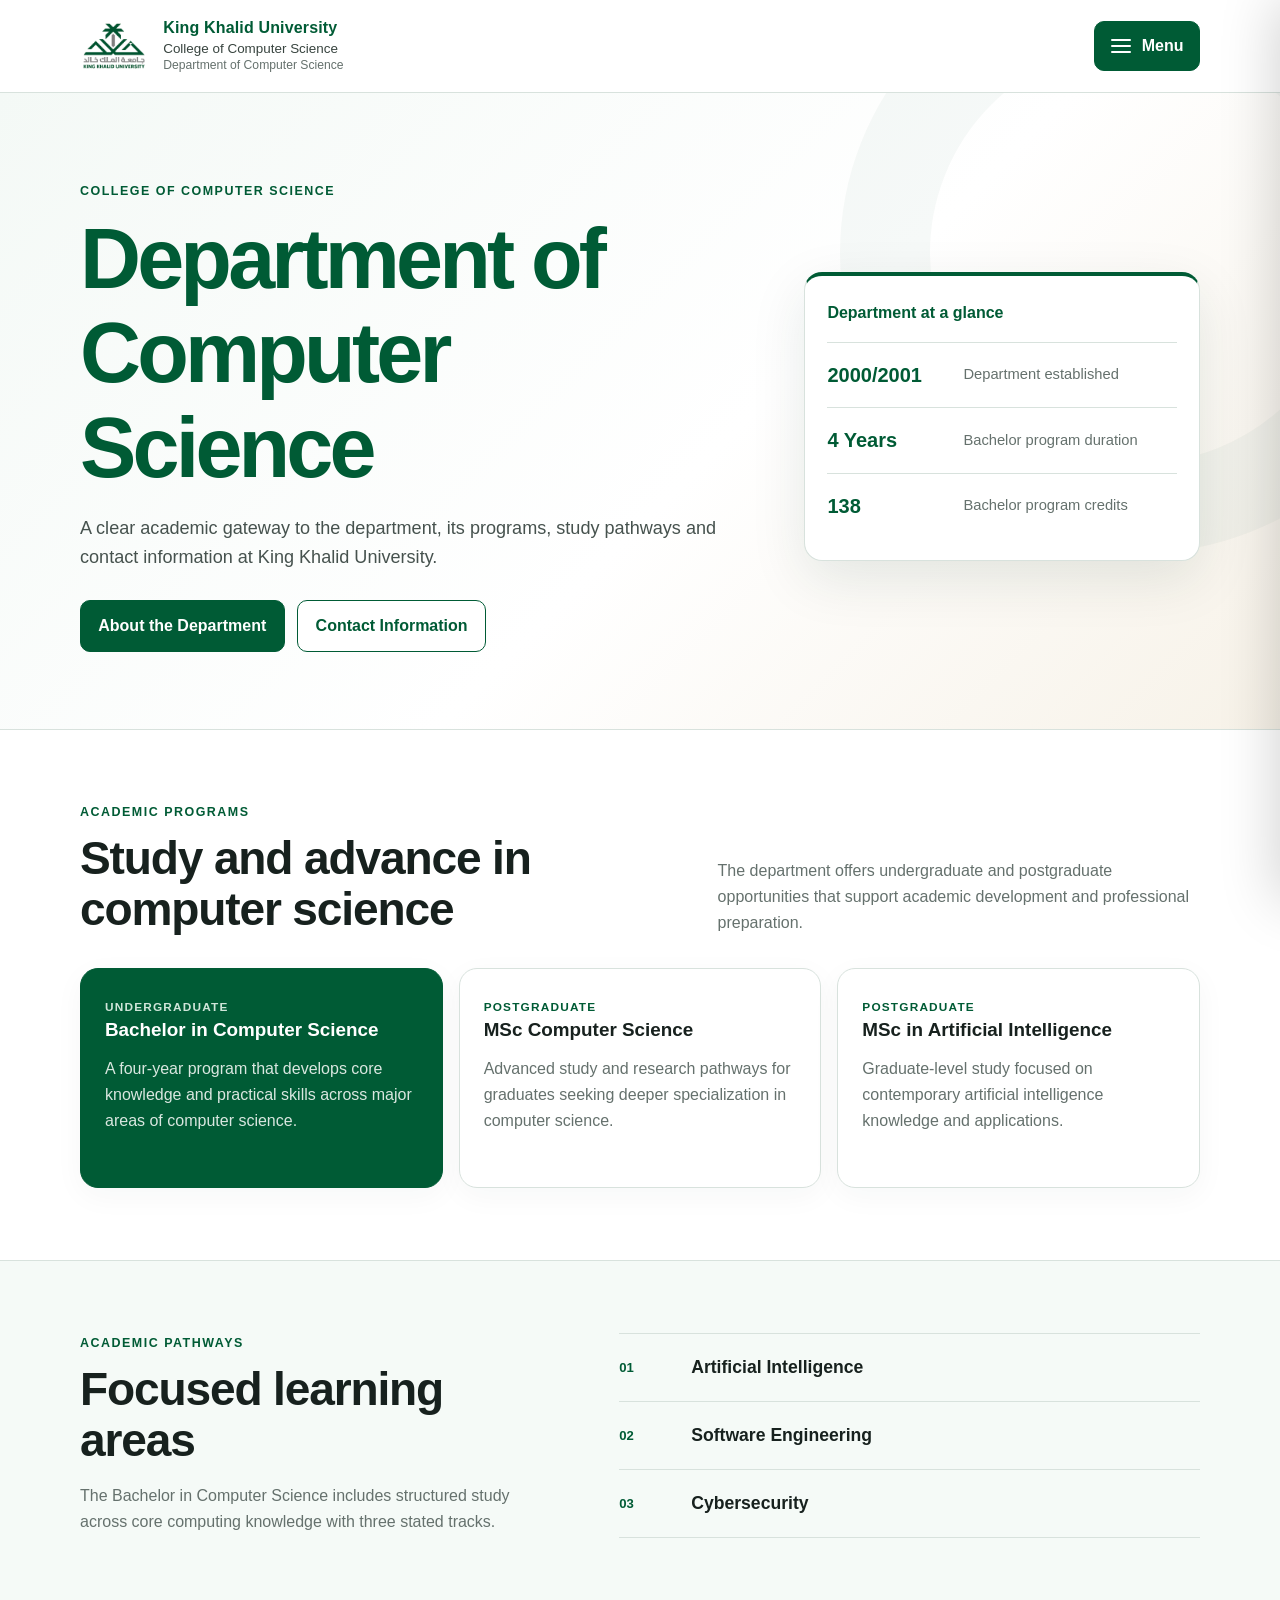
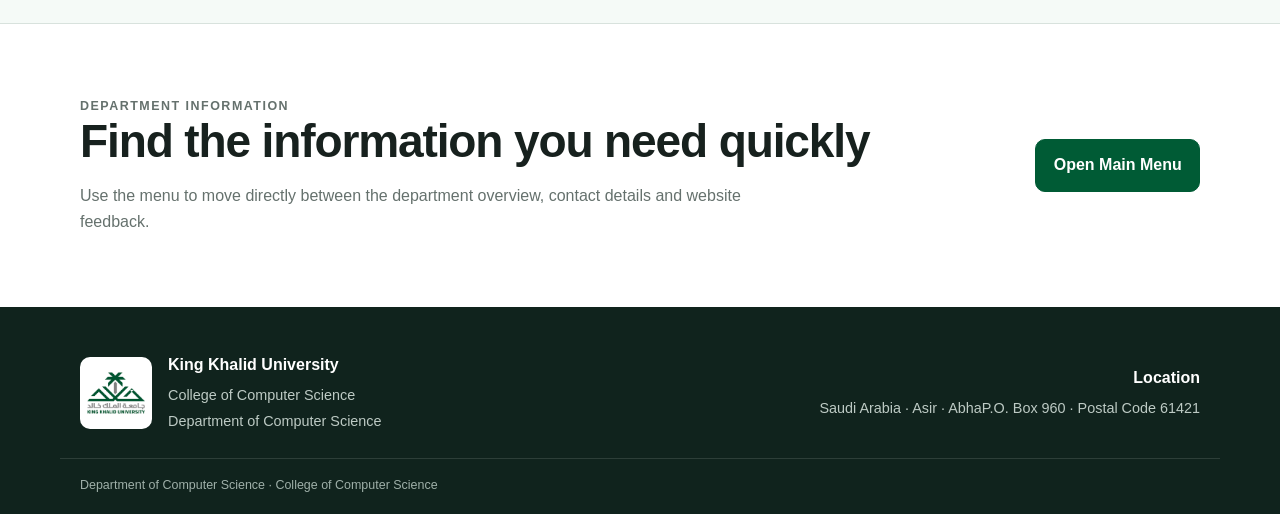
==== commit 9ca35c56: "Add files via upload" ====
--- a/index.html
+++ b/index.html
@@ -7,7 +7,7 @@
   <meta name="description" content="Department of Computer Science, College of Computer Science, King Khalid University.">
   <title>Department of Computer Science | King Khalid University</title>
   <link rel="icon" href="kku-logo.png" type="image/png">
-  <link rel="stylesheet" href="styles.css">
+  <link rel="stylesheet" href="styles.css?v=20260920c">
 </head>
 <body>
 <a class="skip-link" href="#main" data-i18n="skip">Skip to main content</a>
@@ -81,6 +81,6 @@
   <div class="container footer-grid"><div><img src="kku-logo.png" alt="" class="footer-logo"><div><strong data-i18n="university">King Khalid University</strong><span><span data-i18n="college">College of Computer Science</span><br><span data-i18n="department">Department of Computer Science</span></span></div></div><div class="footer-address"><strong data-i18n="location">Location</strong><span data-i18n="locationText">Saudi Arabia · Asir · Abha<br>P.O. Box 960 · Postal Code 61421</span></div></div>
   <div class="container footer-bottom" data-i18n="footerLine">Department of Computer Science · College of Computer Science</div>
 </footer>
-<script src="script.js"></script>
+<script src="script.js?v=20260920c"></script>
 </body>
 </html>
--- a/styles.css
+++ b/styles.css
@@ -13,14 +13,14 @@
 }
 *{box-sizing:border-box}
 html{scroll-behavior:smooth}
-body{margin:0;font-family:Arial,"Tahoma",sans-serif;color:var(--ink);background:#f8faf9;line-height:1.62}
+body{margin:0;font-family:Arial,"Tahoma",sans-serif;color:var(--ink);background:#f8faf9;line-height:1.62;overflow-x:hidden}
 body.menu-open{overflow:hidden}
 a{color:inherit}
 img{max-width:100%;height:auto}
 button,input,select,textarea{font:inherit}
 button{cursor:pointer}
-.container{width:min(1160px,calc(100% - 2rem));margin-inline:auto}
-.container.narrow{max-width:820px;width:min(820px,calc(100% - 2rem))}
+.container{width:100%;max-width:1160px;margin-inline:auto;padding-inline:1.25rem}
+.container.narrow{max-width:860px}
 .skip-link{position:fixed;left:-999px;top:1rem;z-index:1000;background:#111;color:#fff;padding:.7rem 1rem;border-radius:8px}
 .skip-link:focus{left:1rem}
 .site-header{position:sticky;top:0;z-index:80;background:rgba(255,255,255,.97);border-bottom:1px solid var(--line);backdrop-filter:blur(12px)}
@@ -134,7 +134,7 @@
 .footer-grid span{font-size:.9rem;color:#bdcac4}
 .footer-address{justify-self:end;text-align:right}
 .footer-bottom{border-top:1px solid rgba(255,255,255,.12);margin-top:1.5rem;padding-top:1rem;font-size:.78rem;color:#9fb0a9}
-html[dir="rtl"] body{text-align:right}
+html[dir="rtl"] body{text-align:right;font-family:Tahoma,Arial,sans-serif}
 html[dir="rtl"] .menu-panel{right:auto;left:0;transform:translateX(-105%);box-shadow:24px 0 55px rgba(0,0,0,.18)}
 html[dir="rtl"] .menu-panel.open{transform:translateX(0)}
 html[dir="rtl"] .formal-hero:after{right:auto;left:-160px}
@@ -148,7 +148,7 @@
   .fact-card{max-width:560px}
 }
 @media(max-width:650px){
-  .container,.container.narrow{width:min(100% - 1.5rem,1160px)}
+  .container,.container.narrow{width:100%;padding-inline:1.25rem}
   .header-row{height:82px}
   .brand img{width:56px;height:56px}
   .brand-copy span{display:none}
@@ -168,3 +168,8 @@
   .footer-address{justify-self:start;text-align:left}
 }
 @media(prefers-reduced-motion:reduce){*{scroll-behavior:auto!important;transition:none!important}}
+
+@media(max-width:650px){
+  .page-hero .container.narrow{padding-inline:1.5rem}
+  .page-hero h1,.page-hero .lead,.page-hero .kicker{max-width:100%}
+}
